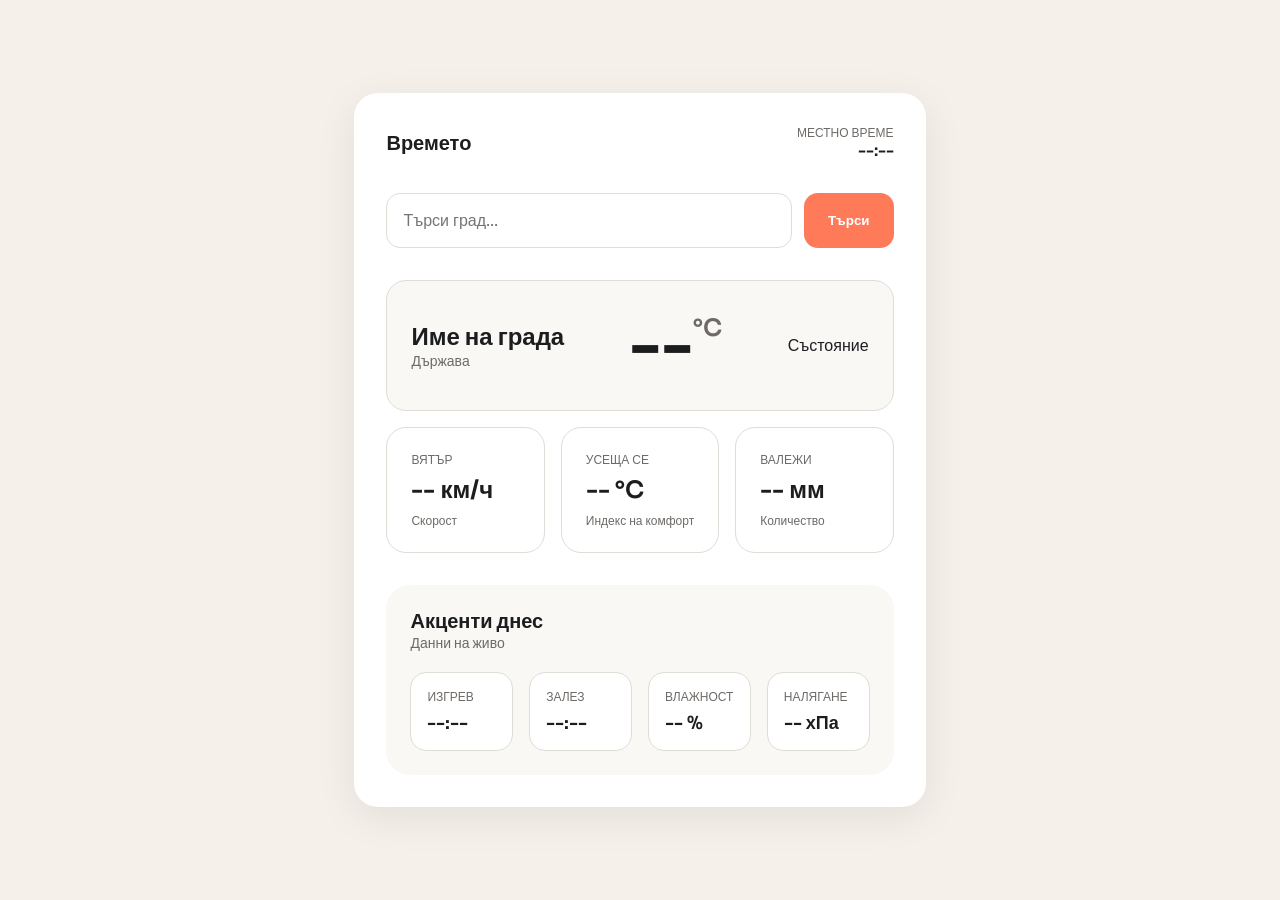
==== index.html @ 8359e983 "Refactor DOM selectors and enhance weather fetching Add id attributes to key HTML elements and switc" ====
<!DOCTYPE html>
<html lang="bg">
<head>
    <meta charset="UTF-8">
    <meta name="viewport" content="width=device-width, initial-scale=1.0">
    <title>Приложение за Времето</title>
    <link rel="preconnect" href="https://fonts.googleapis.com">
    <link rel="preconnect" href="https://fonts.gstatic.com" crossorigin>
    <link href="https://fonts.googleapis.com/css2?family=Sora:wght@300;400;500;600;700&display=swap" rel="stylesheet">
    <link rel="stylesheet" href="styles.css">
</head>
<body>
    <div class="page">
        <main class="app" aria-label="Приложение за времето">
            
            <header class="app-header">
                <div class="brand">
                    <div class="logo" aria-hidden="true">
                        <span class="logo-dot"></span>
                        <span class="logo-arc"></span>
                    </div>
                    <div class="brand-text">
                        <p class="brand-title">Времето</p>
                    </div>
                </div>
                <div class="header-meta">
                    <p class="meta-label">Местно време</p>
                    <p class="meta-value" id="local-time">--:--</p>
                </div>
            </header>

            <section class="search-panel" aria-label="Търсене на град">
                <div class="search-input">
                    <span class="search-icon" aria-hidden="true"></span>
                    <input type="text" id="city-input" placeholder="Търси град...">
                </div>
                <button class="search-button" id="search-btn" type="button">Търси</button>
            </section>

            <section class="weather-grid" aria-label="Преглед на времето">
                <article class="weather-card main-card">
                    <div class="card-header">
                        <p class="city-name" id="city-name">Име на града</p>
                        <p class="city-region" id="city-region">Държава</p>
                    </div>
                    <div class="temperature">
                        <span class="temp-value" id="temperature">--</span>
                        <span class="temp-unit">°C</span>
                    </div>
                    <div class="condition">
                        <span class="condition-icon" aria-hidden="true"></span>
                        <div class="condition-text">
                            <p class="condition-label" id="condition">Състояние</p>
                        </div>
                    </div>
                </article>

                <article class="weather-card stat-card">
                    <p class="stat-label">Вятър</p>
                    <p class="stat-value" id="wind">-- км/ч</p>
                    <p class="stat-helper">Скорост</p>
                </article>

                <article class="weather-card stat-card">
                    <p class="stat-label">Усеща се</p>
                    <p class="stat-value" id="feels-like">-- °C</p>
                    <p class="stat-helper">Индекс на комфорт</p>
                </article>

                <article class="weather-card stat-card">
                    <p class="stat-label">Валежи</p>
                    <p class="stat-value" id="precipitation">-- мм</p>
                    <p class="stat-helper">Количество</p>
                </article>
            </section>

            <section class="details-panel" aria-label="Допълнителни детайли">
                <div class="details-header">
                    <h2>Акценти днес</h2>
                    <p>Данни на живо</p>
                </div>
                <div class="details-grid">
                    <div class="detail-item">
                        <p class="detail-label">Изгрев</p>
                        <p class="detail-value" id="sunrise">--:--</p>
                    </div>
                    <div class="detail-item">
                        <p class="detail-label">Залез</p>
                        <p class="detail-value" id="sunset">--:--</p>
                    </div>
                    <div class="detail-item">
                        <p class="detail-label">Влажност</p>
                        <p class="detail-value" id="humidity">-- %</p>
                    </div>
                    <div class="detail-item">
                        <p class="detail-label">Налягане</p>
                        <p class="detail-value" id="pressure">-- хПа</p>
                    </div>
                </div>
            </section>
            
        </main>
    </div>

    <script src="script.js"></script>
</body>
</html>
---- styles.css ----
* {
    box-sizing: border-box;
    margin: 0;
    padding: 0;
}

:root {
    --bg: #f5f1ea;
    --ink: #1c1d1f;
    --muted: #6d6a67;
    --card: #ffffff;
    --card-alt: #faf8f5;
    --border: #e0dcd6;
    --accent: #ff7a59;
}

body {
    font-family: "Sora", "Segoe UI", Tahoma, sans-serif;
    color: var(--ink);
    background-color: var(--bg);
    display: flex;
    align-items: center;
    justify-content: center;
    min-height: 100vh;
    padding: 20px;
}

/* Hide the orbs if you left them in the HTML */
.bg-orb { 
    display: none; 
}

.app {
    width: 100%;
    max-width: 1000px;
    background: var(--card);
    padding: 32px;
    border-radius: 24px;
    box-shadow: 0 10px 40px rgba(0, 0, 0, 0.08);
    display: flex;
    flex-direction: column;
    gap: 32px;
}

/* --- HEADER --- */
.app-header {
    display: flex;
    justify-content: space-between;
    align-items: center;
}
.brand {
    font-size: 20px;
    font-weight: 700;
}
.header-meta {
    text-align: right;
}
.meta-label {
    font-size: 12px;
    text-transform: uppercase;
    color: var(--muted);
}
.meta-value {
    font-weight: 600;
}

/* --- SEARCH PANEL --- */
.search-panel {
    display: flex;
    gap: 12px;
}
.search-input {
    flex: 1;
    display: flex;
}
.search-input input {
    width: 100%;
    padding: 16px;
    border-radius: 14px;
    border: 1px solid var(--border);
    font-size: 16px;
    font-family: inherit;
    outline: none;
}
.search-button {
    background-color: var(--accent);
    color: white;
    border: none;
    padding: 0 24px;
    border-radius: 14px;
    font-weight: 600;
    font-family: inherit;
    cursor: pointer;
    transition: opacity 0.2s;
}
.search-button:hover {
    opacity: 0.9;
}

/* --- WEATHER GRID --- */
.weather-grid {
    display: grid;
    grid-template-columns: repeat(3, 1fr);
    gap: 16px;
}
.weather-card {
    padding: 24px;
    border-radius: 20px;
    border: 1px solid var(--border);
    background: var(--card);
}
.main-card {
    grid-column: span 3;
    display: flex;
    justify-content: space-between;
    align-items: center;
    background: var(--card-alt);
}
.city-name { font-size: 24px; font-weight: 600; }
.city-region { color: var(--muted); font-size: 14px; }
.temperature { font-size: 64px; font-weight: 600; display: flex; }
.temp-unit { font-size: 24px; color: var(--muted); margin-top: 8px; }

/* Stat Cards */
.stat-card {
    display: flex;
    flex-direction: column;
    justify-content: space-between;
    min-height: 120px;
}
.stat-label { font-size: 12px; color: var(--muted); text-transform: uppercase; }
.stat-value { font-size: 24px; font-weight: 600; margin: 8px 0; }
.stat-helper { font-size: 12px; color: var(--muted); }

/* --- DETAILS PANEL --- */
.details-panel {
    background: var(--card-alt);
    border-radius: 24px;
    padding: 24px;
}
.details-header h2 { font-size: 20px; }
.details-header p { font-size: 14px; color: var(--muted); margin-bottom: 20px; }

.details-grid {
    display: grid;
    grid-template-columns: repeat(4, 1fr);
    gap: 16px;
}
.detail-item {
    background: var(--card);
    padding: 16px;
    border-radius: 16px;
    border: 1px solid var(--border);
}
.detail-label { font-size: 12px; color: var(--muted); text-transform: uppercase; }
.detail-value { font-size: 18px; font-weight: 600; margin-top: 8px; }

/* --- RESPONSIVE DESIGN --- */
@media (max-width: 768px) {
    .weather-grid {
        grid-template-columns: 1fr;
    }
    .main-card {
        grid-column: span 1;
        flex-direction: column;
        align-items: flex-start;
        gap: 20px;
    }
    .details-grid {
        grid-template-columns: repeat(2, 1fr);
    }
    .search-panel {
        flex-direction: column;
    }
    .search-input {
        width: 100%;
    }
    .search-button {
        width: 100%;
        padding: 16px;
    }
}
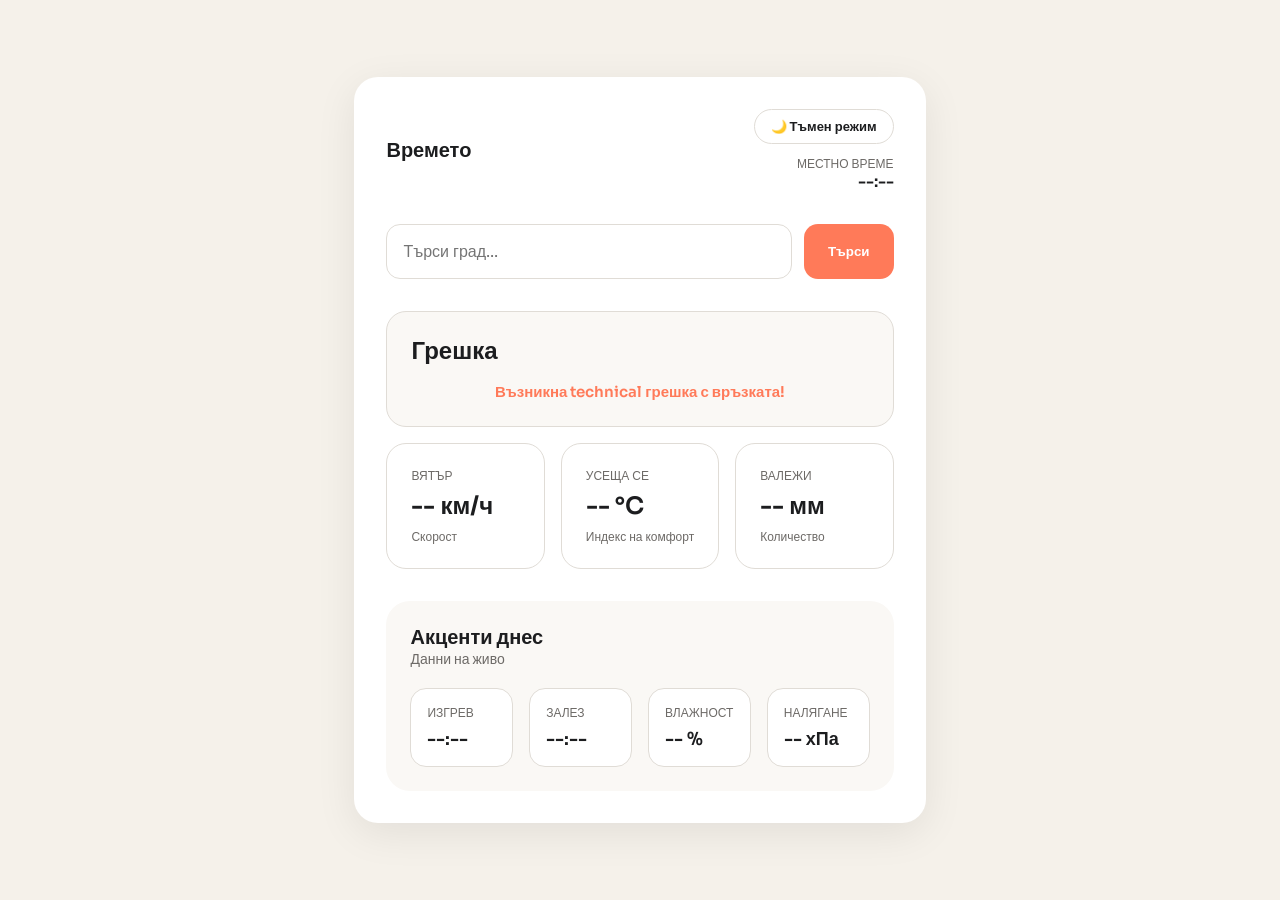
==== commit d011d4c8: "Final changes" ====
--- a/index.html
+++ b/index.html
@@ -24,8 +24,11 @@
                     </div>
                 </div>
                 <div class="header-meta">
-                    <p class="meta-label">Местно време</p>
-                    <p class="meta-value" id="local-time">--:--</p>
+                    <button id="theme-btn" class="theme-toggle-btn">🌙 Тъмен режим</button>
+                    <div class="time-container">
+                        <p class="meta-label">Местно време</p>
+                        <p class="meta-value" id="local-time">--:--</p>
+                    </div>
                 </div>
             </header>
 
@@ -38,21 +41,22 @@
             </section>
 
             <section class="weather-grid" aria-label="Преглед на времето">
-                <article class="weather-card main-card">
-                    <div class="card-header">
+                <article class="weather-card main-card" style="flex-wrap: wrap;">
+                    <div class="card-header" style="flex: 1 1 100%;">
                         <p class="city-name" id="city-name">Име на града</p>
                         <p class="city-region" id="city-region">Държава</p>
                     </div>
-                    <div class="temperature">
+                    <div class="temperature" id="temp-box">
                         <span class="temp-value" id="temperature">--</span>
                         <span class="temp-unit">°C</span>
                     </div>
-                    <div class="condition">
-                        <span class="condition-icon" aria-hidden="true"></span>
+                    <div class="condition" id="condition-box">
+                        <span id="condition-icon"></span>
                         <div class="condition-text">
                             <p class="condition-label" id="condition">Състояние</p>
                         </div>
                     </div>
+                    <p id="error-message" style="color: #ff7a59; font-weight: 600; display: none; font-size: 15px; width: 100%; text-align: center; margin-top: 15px; word-break: break-word; line-height: 1.4;"></p>
                 </article>
 
                 <article class="weather-card stat-card">
--- a/styles.css
+++ b/styles.css
@@ -4,6 +4,7 @@
     padding: 0;
 }
 
+/* --- LIGHT MODE VARIABLES (DEFAULT) --- */
 :root {
     --bg: #f5f1ea;
     --ink: #1c1d1f;
@@ -12,6 +13,19 @@
     --card-alt: #faf8f5;
     --border: #e0dcd6;
     --accent: #ff7a59;
+    --btn-hover: rgba(28, 29, 31, 0.05);
+}
+
+/* --- DARK MODE VARIABLES --- */
+body.dark-mode {
+    --bg: #121214;
+    --ink: #f5f5f7;
+    --muted: #a09e9b;
+    --card: #1e1e24;
+    --card-alt: #25252d;
+    --border: #3a3a42;
+    --accent: #ff8e72;
+    --btn-hover: rgba(245, 245, 247, 0.08);
 }
 
 body {
@@ -23,9 +37,9 @@
     justify-content: center;
     min-height: 100vh;
     padding: 20px;
-}
-
-/* Hide the orbs if you left them in the HTML */
+    transition: background-color 0.3s ease, color 0.3s ease;
+}
+
 .bg-orb { 
     display: none; 
 }
@@ -40,6 +54,7 @@
     display: flex;
     flex-direction: column;
     gap: 32px;
+    transition: background-color 0.3s ease;
 }
 
 /* --- HEADER --- */
@@ -53,12 +68,37 @@
     font-weight: 700;
 }
 .header-meta {
+    display: flex;
+    flex-direction: column;
+    align-items: flex-end;
+    gap: 12px;
+}
+.time-container {
     text-align: right;
 }
+
+.theme-toggle-btn {
+    background-color: transparent;
+    color: var(--ink);
+    border: 1.5px solid var(--border);
+    padding: 8px 16px;
+    border-radius: 20px;
+    cursor: pointer;
+    font-family: inherit;
+    font-size: 13px;
+    font-weight: 600;
+    transition: all 0.2s ease;
+}
+.theme-toggle-btn:hover {
+    background-color: var(--btn-hover);
+    border-color: var(--ink);
+}
+
 .meta-label {
     font-size: 12px;
     text-transform: uppercase;
     color: var(--muted);
+    transition: color 0.3s ease;
 }
 .meta-value {
     font-weight: 600;
@@ -81,6 +121,9 @@
     font-size: 16px;
     font-family: inherit;
     outline: none;
+    background-color: var(--card);
+    color: var(--ink);
+    transition: background-color 0.3s ease, border-color 0.3s ease, color 0.3s ease;
 }
 .search-button {
     background-color: var(--accent);
@@ -91,7 +134,7 @@
     font-weight: 600;
     font-family: inherit;
     cursor: pointer;
-    transition: opacity 0.2s;
+    transition: background-color 0.3s ease, opacity 0.2s ease;
 }
 .search-button:hover {
     opacity: 0.9;
@@ -108,6 +151,7 @@
     border-radius: 20px;
     border: 1px solid var(--border);
     background: var(--card);
+    transition: background-color 0.3s ease, border-color 0.3s ease;
 }
 .main-card {
     grid-column: span 3;
@@ -117,9 +161,29 @@
     background: var(--card-alt);
 }
 .city-name { font-size: 24px; font-weight: 600; }
-.city-region { color: var(--muted); font-size: 14px; }
+.city-region { color: var(--muted); font-size: 14px; transition: color 0.3s ease; }
 .temperature { font-size: 64px; font-weight: 600; display: flex; }
-.temp-unit { font-size: 24px; color: var(--muted); margin-top: 8px; }
+.temp-unit { font-size: 24px; color: var(--muted); margin-top: 8px; transition: color 0.3s ease; }
+
+/* Styled the condition container to stack the emoji directly above the text */
+.condition {
+    display: flex;
+    flex-direction: column;
+    align-items: center;
+    text-align: center;
+    gap: 6px;
+}
+
+/* New custom style to make the weather emoji stand out beautifully */
+#condition-icon {
+    font-size: 44px; /* Makes the emoji nice and big */
+    line-height: 1;
+}
+
+.condition-label {
+    font-size: 16px;
+    font-weight: 500;
+}
 
 /* Stat Cards */
 .stat-card {
@@ -128,18 +192,19 @@
     justify-content: space-between;
     min-height: 120px;
 }
-.stat-label { font-size: 12px; color: var(--muted); text-transform: uppercase; }
+.stat-label { font-size: 12px; color: var(--muted); text-transform: uppercase; transition: color 0.3s ease; }
 .stat-value { font-size: 24px; font-weight: 600; margin: 8px 0; }
-.stat-helper { font-size: 12px; color: var(--muted); }
+.stat-helper { font-size: 12px; color: var(--muted); transition: color 0.3s ease; }
 
 /* --- DETAILS PANEL --- */
 .details-panel {
     background: var(--card-alt);
     border-radius: 24px;
     padding: 24px;
+    transition: background-color 0.3s ease;
 }
 .details-header h2 { font-size: 20px; }
-.details-header p { font-size: 14px; color: var(--muted); margin-bottom: 20px; }
+.details-header p { font-size: 14px; color: var(--muted); margin-bottom: 20px; transition: color 0.3s ease; }
 
 .details-grid {
     display: grid;
@@ -151,8 +216,9 @@
     padding: 16px;
     border-radius: 16px;
     border: 1px solid var(--border);
-}
-.detail-label { font-size: 12px; color: var(--muted); text-transform: uppercase; }
+    transition: background-color 0.3s ease, border-color 0.3s ease;
+}
+.detail-label { font-size: 12px; color: var(--muted); text-transform: uppercase; transition: color 0.3s ease; }
 .detail-value { font-size: 18px; font-weight: 600; margin-top: 8px; }
 
 /* --- RESPONSIVE DESIGN --- */
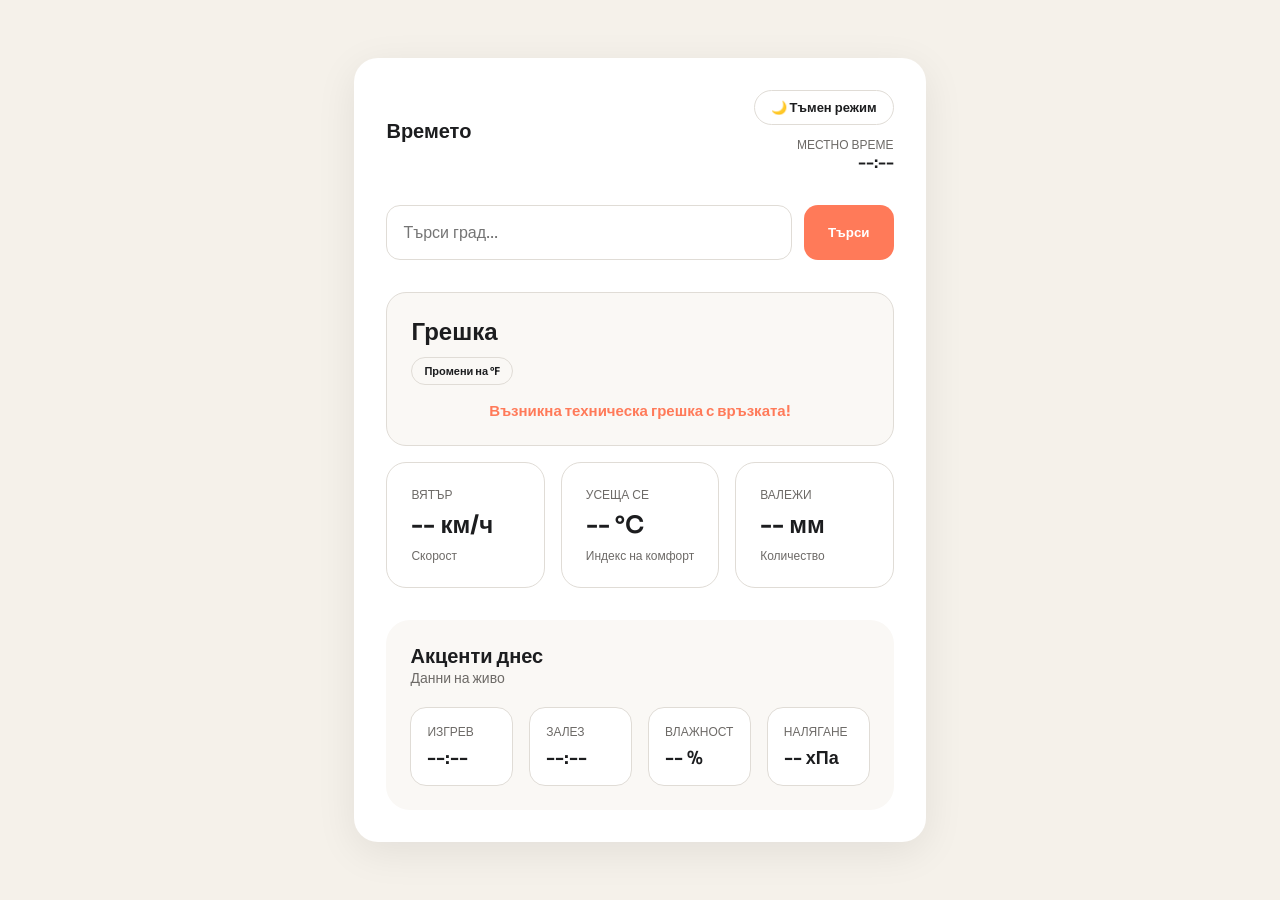
==== commit db3b1063: "2" ====
--- a/index.html
+++ b/index.html
@@ -45,10 +45,12 @@
                     <div class="card-header" style="flex: 1 1 100%;">
                         <p class="city-name" id="city-name">Име на града</p>
                         <p class="city-region" id="city-region">Държава</p>
+                        
+                        <button id="unit-toggle-btn" style="background: transparent; border: 1.5px solid var(--border); padding: 6px 12px; border-radius: 20px; color: var(--ink); cursor: pointer; font-family: inherit; font-size: 11px; font-weight: 600; margin-top: 10px; transition: all 0.2s ease;">Промени на °F</button>
                     </div>
                     <div class="temperature" id="temp-box">
                         <span class="temp-value" id="temperature">--</span>
-                        <span class="temp-unit">°C</span>
+                        <span class="temp-unit">°</span>
                     </div>
                     <div class="condition" id="condition-box">
                         <span id="condition-icon"></span>
--- a/styles.css
+++ b/styles.css
@@ -165,7 +165,6 @@
 .temperature { font-size: 64px; font-weight: 600; display: flex; }
 .temp-unit { font-size: 24px; color: var(--muted); margin-top: 8px; transition: color 0.3s ease; }
 
-/* Styled the condition container to stack the emoji directly above the text */
 .condition {
     display: flex;
     flex-direction: column;
@@ -174,9 +173,8 @@
     gap: 6px;
 }
 
-/* New custom style to make the weather emoji stand out beautifully */
 #condition-icon {
-    font-size: 44px; /* Makes the emoji nice and big */
+    font-size: 44px;
     line-height: 1;
 }
 
@@ -221,28 +219,68 @@
 .detail-label { font-size: 12px; color: var(--muted); text-transform: uppercase; transition: color 0.3s ease; }
 .detail-value { font-size: 18px; font-weight: 600; margin-top: 8px; }
 
-/* --- RESPONSIVE DESIGN --- */
+/* --- RESPONSIVE DESIGN (FULLY OPTIMIZED FOR MOBILE PHONE) --- */
 @media (max-width: 768px) {
+    .app {
+        padding: 16px; /* Decrease main container spacing on small mobile screens */
+        gap: 20px;
+    }
+
+    .app-header {
+        align-items: flex-start;
+    }
+
     .weather-grid {
-        grid-template-columns: 1fr;
-    }
+        /* FIX: Render cards side by side in pairs of 2 on phones */
+        grid-template-columns: repeat(2, 1fr);
+        gap: 12px;
+    }
+
     .main-card {
-        grid-column: span 1;
+        /* Keep main card covering full phone width grid rows */
+        grid-column: span 2; 
         flex-direction: column;
-        align-items: flex-start;
-        gap: 20px;
-    }
+        align-items: center;
+        text-align: center;
+        gap: 16px;
+        padding: 20px 16px; /* Tighten up spacing to make it less bulky */
+    }
+
+    .card-header {
+        text-align: center;
+    }
+
+    .temperature {
+        justify-content: center;
+        margin-right: 0;
+        font-size: 56px; /* Make temperature text slightly smaller on mobile viewports */
+    }
+
+    .stat-card {
+        padding: 16px;
+        min-height: 100px;
+    }
+
+    .stat-value {
+        font-size: 20px; /* Scale down standard font sizes slightly */
+    }
+
+    .details-panel {
+        padding: 16px;
+    }
+
     .details-grid {
         grid-template-columns: repeat(2, 1fr);
-    }
+        gap: 12px;
+    }
+
     .search-panel {
         flex-direction: column;
-    }
-    .search-input {
-        width: 100%;
-    }
+        gap: 8px;
+    }
+
     .search-button {
         width: 100%;
-        padding: 16px;
+        padding: 14px;
     }
 }
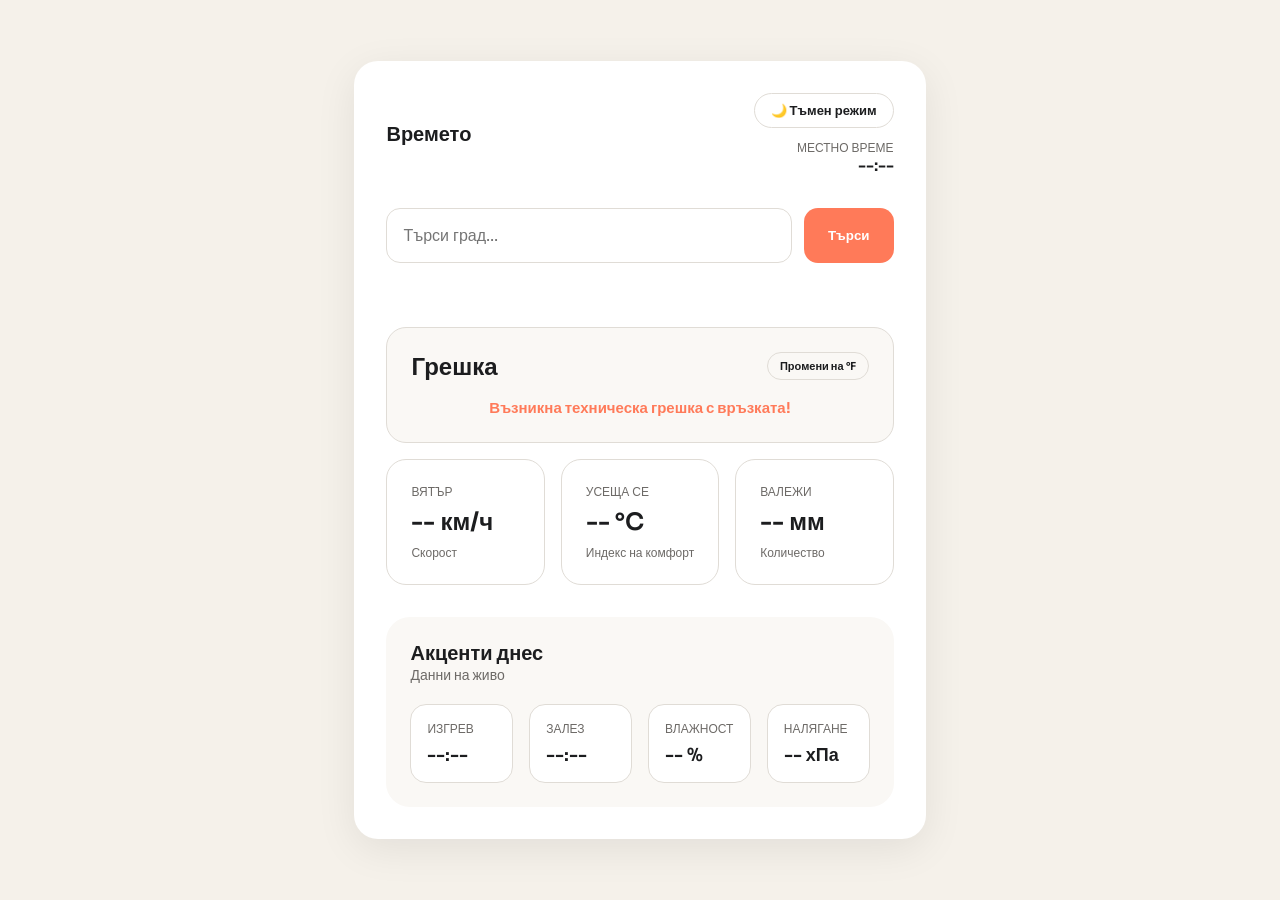
==== commit 5f76c0eb: "4" ====
--- a/index.html
+++ b/index.html
@@ -40,14 +40,17 @@
                 <button class="search-button" id="search-btn" type="button">Търси</button>
             </section>
 
+            <div id="history-container" style="display: flex; gap: 8px; flex-wrap: wrap; margin-top: -16px; margin-bottom: 16px;"></div>
+
             <section class="weather-grid" aria-label="Преглед на времето">
                 <article class="weather-card main-card" style="flex-wrap: wrap;">
                     <div class="card-header" style="flex: 1 1 100%;">
                         <p class="city-name" id="city-name">Име на града</p>
                         <p class="city-region" id="city-region">Държава</p>
-                        
-                        <button id="unit-toggle-btn" style="background: transparent; border: 1.5px solid var(--border); padding: 6px 12px; border-radius: 20px; color: var(--ink); cursor: pointer; font-family: inherit; font-size: 11px; font-weight: 600; margin-top: 10px; transition: all 0.2s ease;">Промени на °F</button>
                     </div>
+                    
+                    <button id="unit-toggle-btn" class="unit-toggle-btn">Промени на °F</button>
+
                     <div class="temperature" id="temp-box">
                         <span class="temp-value" id="temperature">--</span>
                         <span class="temp-unit">°</span>
--- a/styles.css
+++ b/styles.css
@@ -159,11 +159,33 @@
     justify-content: space-between;
     align-items: center;
     background: var(--card-alt);
+    position: relative; /* REQUIRED: Anchor frame for the absolute position button below */
 }
 .city-name { font-size: 24px; font-weight: 600; }
 .city-region { color: var(--muted); font-size: 14px; transition: color 0.3s ease; }
 .temperature { font-size: 64px; font-weight: 600; display: flex; }
 .temp-unit { font-size: 24px; color: var(--muted); margin-top: 8px; transition: color 0.3s ease; }
+
+/* Custom absolute styling to place the metric button in the top right corner */
+.unit-toggle-btn {
+    position: absolute;
+    top: 24px;
+    right: 24px;
+    background-color: transparent;
+    color: var(--ink);
+    border: 1.5px solid var(--border);
+    padding: 6px 12px;
+    border-radius: 20px;
+    cursor: pointer;
+    font-family: inherit;
+    font-size: 11px;
+    font-weight: 600;
+    transition: all 0.2s ease;
+}
+.unit-toggle-btn:hover {
+    background-color: var(--btn-hover);
+    border-color: var(--ink);
+}
 
 .condition {
     display: flex;
@@ -222,7 +244,7 @@
 /* --- RESPONSIVE DESIGN (FULLY OPTIMIZED FOR MOBILE PHONE) --- */
 @media (max-width: 768px) {
     .app {
-        padding: 16px; /* Decrease main container spacing on small mobile screens */
+        padding: 16px;
         gap: 20px;
     }
 
@@ -231,29 +253,33 @@
     }
 
     .weather-grid {
-        /* FIX: Render cards side by side in pairs of 2 on phones */
         grid-template-columns: repeat(2, 1fr);
         gap: 12px;
     }
 
     .main-card {
-        /* Keep main card covering full phone width grid rows */
         grid-column: span 2; 
         flex-direction: column;
         align-items: center;
         text-align: center;
         gap: 16px;
-        padding: 20px 16px; /* Tighten up spacing to make it less bulky */
+        padding: 20px 16px; 
     }
 
     .card-header {
         text-align: center;
+    }
+
+    /* Reset absolute position on phone to fit nicely into the center column stack */
+    .unit-toggle-btn {
+        position: static;
+        margin-top: 4px;
     }
 
     .temperature {
         justify-content: center;
         margin-right: 0;
-        font-size: 56px; /* Make temperature text slightly smaller on mobile viewports */
+        font-size: 56px; 
     }
 
     .stat-card {
@@ -262,7 +288,7 @@
     }
 
     .stat-value {
-        font-size: 20px; /* Scale down standard font sizes slightly */
+        font-size: 20px; 
     }
 
     .details-panel {
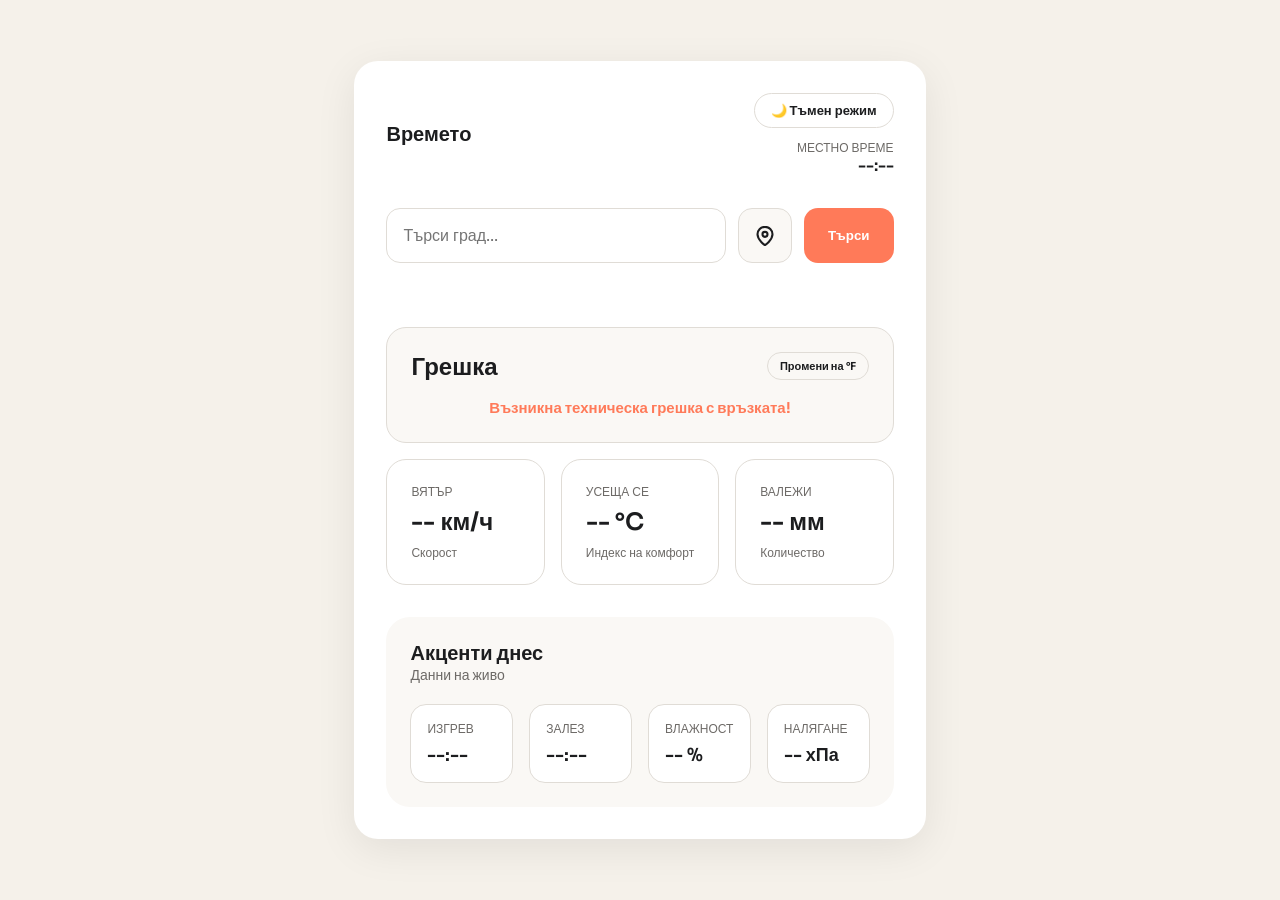
==== commit 0b198a55: "Add location serch" ====
--- a/index.html
+++ b/index.html
@@ -37,6 +37,14 @@
                     <span class="search-icon" aria-hidden="true"></span>
                     <input type="text" id="city-input" placeholder="Търси град...">
                 </div>
+
+                <button class="geo-button" id="geo-btn" type="button" aria-label="Използвай текуща локация">
+                    <svg xmlns="http://www.w3.org/2000/svg" viewBox="0 0 24 24" width="20" height="20" fill="none" stroke="currentColor" stroke-width="2.5" stroke-linecap="round" stroke-linejoin="round">
+                        <path d="M21 10c0 7-9 13-9 13s-9-6-9-13a9 9 0 0 1 18 0z"></path>
+                        <circle cx="12" cy="10" r="3"></circle>
+                    </svg>
+                </button>
+
                 <button class="search-button" id="search-btn" type="button">Търси</button>
             </section>
 
--- a/styles.css
+++ b/styles.css
@@ -125,6 +125,25 @@
     color: var(--ink);
     transition: background-color 0.3s ease, border-color 0.3s ease, color 0.3s ease;
 }
+
+/* NEW: Clean minimalist layout configuration for the location tracking icon */
+.geo-button {
+    background-color: var(--card-alt);
+    color: var(--ink);
+    border: 1px solid var(--border);
+    padding: 0 16px;
+    border-radius: 14px;
+    display: flex;
+    align-items: center;
+    justify-content: center;
+    cursor: pointer;
+    transition: all 0.2s ease;
+}
+.geo-button:hover {
+    background-color: var(--btn-hover);
+    border-color: var(--ink);
+}
+
 .search-button {
     background-color: var(--accent);
     color: white;
@@ -159,14 +178,13 @@
     justify-content: space-between;
     align-items: center;
     background: var(--card-alt);
-    position: relative; /* REQUIRED: Anchor frame for the absolute position button below */
+    position: relative;
 }
 .city-name { font-size: 24px; font-weight: 600; }
 .city-region { color: var(--muted); font-size: 14px; transition: color 0.3s ease; }
 .temperature { font-size: 64px; font-weight: 600; display: flex; }
 .temp-unit { font-size: 24px; color: var(--muted); margin-top: 8px; transition: color 0.3s ease; }
 
-/* Custom absolute styling to place the metric button in the top right corner */
 .unit-toggle-btn {
     position: absolute;
     top: 24px;
@@ -270,7 +288,6 @@
         text-align: center;
     }
 
-    /* Reset absolute position on phone to fit nicely into the center column stack */
     .unit-toggle-btn {
         position: static;
         margin-top: 4px;
@@ -305,6 +322,12 @@
         gap: 8px;
     }
 
+    /* Stack geolocation shortcut symmetrically within the mobile display panel list */
+    .geo-button {
+        width: 100%;
+        padding: 14px;
+    }
+
     .search-button {
         width: 100%;
         padding: 14px;
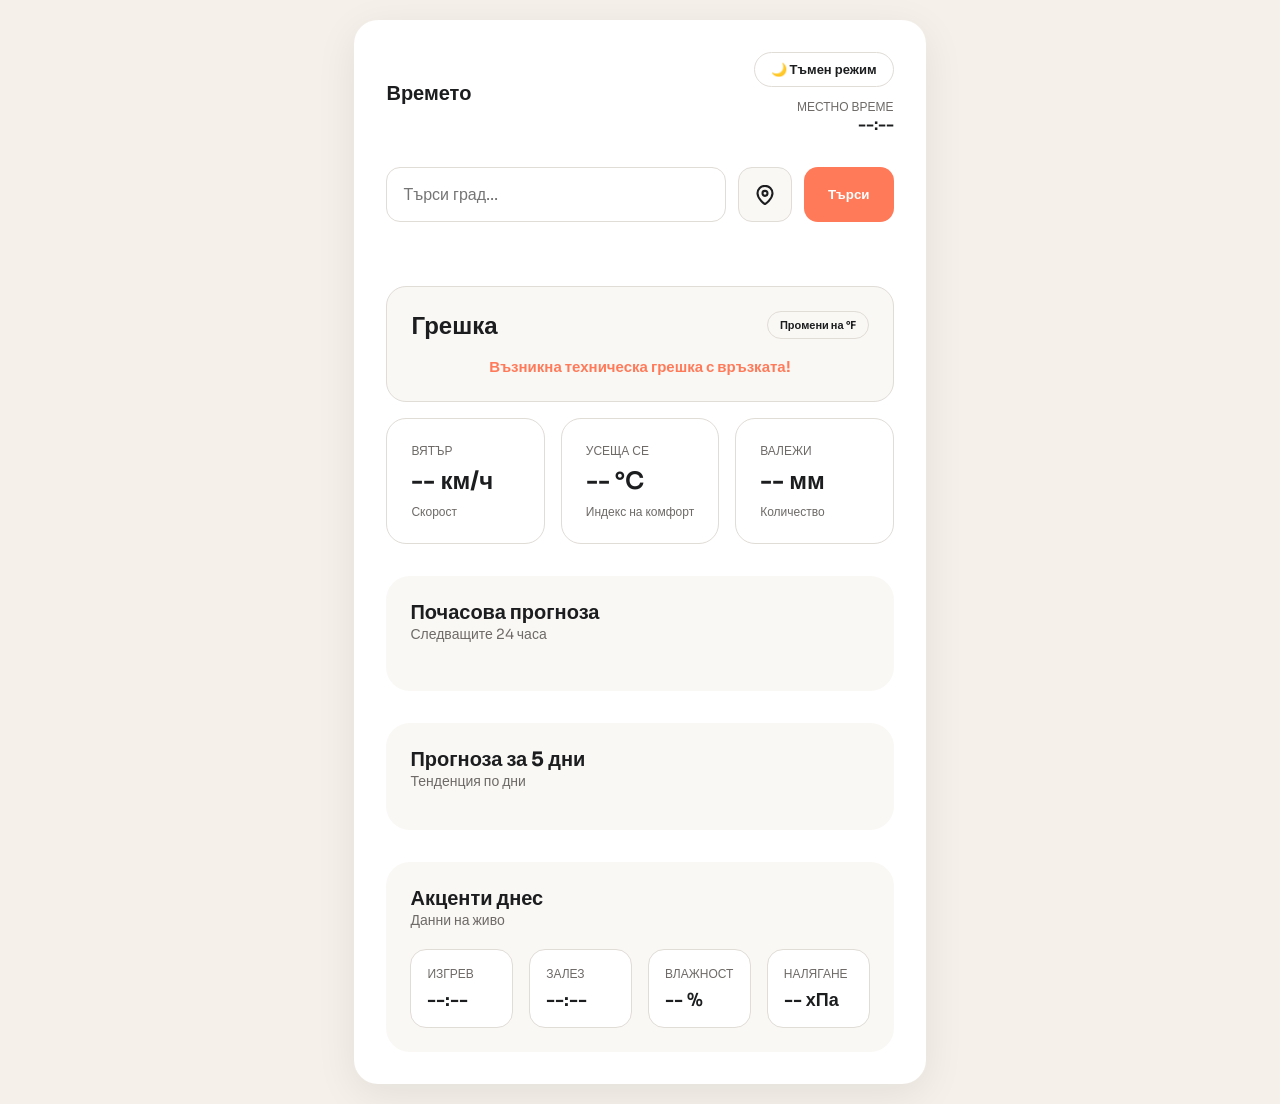
==== commit 5be375c5: "асдд" ====
--- a/index.html
+++ b/index.html
@@ -91,6 +91,28 @@
                 </article>
             </section>
 
+            <!-- NEW: Hourly Forecast Section -->
+            <section class="forecast-panel" aria-label="Почасова прогноза">
+                <div class="panel-header">
+                    <h2>Почасова прогноза</h2>
+                    <p>Следващите 24 часа</p>
+                </div>
+                <div class="hourly-scroll-container" id="hourly-container">
+                    <!-- Cards generated dynamically via JavaScript -->
+                </div>
+            </section>
+
+            <!-- NEW: 5-Day Forecast Section -->
+            <section class="forecast-panel" aria-label="Петдневна прогноза">
+                <div class="panel-header">
+                    <h2>Прогноза за 5 дни</h2>
+                    <p>Тенденция по дни</p>
+                </div>
+                <div class="daily-list-container" id="daily-container">
+                    <!-- Rows generated dynamically via JavaScript -->
+                </div>
+            </section>
+
             <section class="details-panel" aria-label="Допълнителни детайли">
                 <div class="details-header">
                     <h2>Акценти днес</h2>
--- a/styles.css
+++ b/styles.css
@@ -126,7 +126,6 @@
     transition: background-color 0.3s ease, border-color 0.3s ease, color 0.3s ease;
 }
 
-/* NEW: Clean minimalist layout configuration for the location tracking icon */
 .geo-button {
     background-color: var(--card-alt);
     color: var(--ink);
@@ -234,6 +233,71 @@
 .stat-value { font-size: 24px; font-weight: 600; margin: 8px 0; }
 .stat-helper { font-size: 12px; color: var(--muted); transition: color 0.3s ease; }
 
+/* --- NEW: FORECAST PANELS --- */
+.forecast-panel {
+    background: var(--card-alt);
+    border-radius: 24px;
+    padding: 24px;
+    display: flex;
+    flex-direction: column;
+    gap: 16px;
+    transition: background-color 0.3s ease;
+}
+.panel-header h2 { font-size: 20px; }
+.panel-header p { font-size: 14px; color: var(--muted); }
+
+/* Hourly Horizontal Scroll Scrollbar custom styles */
+.hourly-scroll-container {
+    display: flex;
+    gap: 12px;
+    overflow-x: auto;
+    padding-bottom: 8px;
+}
+.hourly-scroll-container::-webkit-scrollbar {
+    height: 6px;
+}
+.hourly-scroll-container::-webkit-scrollbar-thumb {
+    background: var(--border);
+    border-radius: 10px;
+}
+
+.hourly-card {
+    background: var(--card);
+    min-width: 90px;
+    padding: 16px 12px;
+    border-radius: 16px;
+    border: 1px solid var(--border);
+    display: flex;
+    flex-direction: column;
+    align-items: center;
+    gap: 8px;
+    text-align: center;
+}
+.hourly-time { font-size: 13px; font-weight: 500; color: var(--muted); }
+.hourly-icon { font-size: 24px; }
+.hourly-temp { font-size: 16px; font-weight: 600; }
+
+/* 5-Day Forecast List Rows */
+.daily-list-container {
+    display: flex;
+    flex-direction: column;
+    gap: 10px;
+}
+.daily-row {
+    background: var(--card);
+    padding: 14px 20px;
+    border-radius: 16px;
+    border: 1px solid var(--border);
+    display: flex;
+    justify-content: space-between;
+    align-items: center;
+}
+.daily-date { width: 120px; font-weight: 500; }
+.daily-condition-box { display: flex; align-items: center; gap: 8px; width: 180px; }
+.daily-row-icon { font-size: 24px; }
+.daily-row-text { font-size: 14px; color: var(--muted); }
+.daily-temp-range { font-weight: 600; text-align: right; }
+
 /* --- DETAILS PANEL --- */
 .details-panel {
     background: var(--card-alt);
@@ -259,77 +323,23 @@
 .detail-label { font-size: 12px; color: var(--muted); text-transform: uppercase; transition: color 0.3s ease; }
 .detail-value { font-size: 18px; font-weight: 600; margin-top: 8px; }
 
-/* --- RESPONSIVE DESIGN (FULLY OPTIMIZED FOR MOBILE PHONE) --- */
+/* --- RESPONSIVE DESIGN --- */
 @media (max-width: 768px) {
-    .app {
-        padding: 16px;
-        gap: 20px;
-    }
-
-    .app-header {
-        align-items: flex-start;
-    }
-
-    .weather-grid {
-        grid-template-columns: repeat(2, 1fr);
-        gap: 12px;
-    }
-
-    .main-card {
-        grid-column: span 2; 
-        flex-direction: column;
-        align-items: center;
-        text-align: center;
-        gap: 16px;
-        padding: 20px 16px; 
-    }
-
-    .card-header {
-        text-align: center;
-    }
-
-    .unit-toggle-btn {
-        position: static;
-        margin-top: 4px;
-    }
-
-    .temperature {
-        justify-content: center;
-        margin-right: 0;
-        font-size: 56px; 
-    }
-
-    .stat-card {
-        padding: 16px;
-        min-height: 100px;
-    }
-
-    .stat-value {
-        font-size: 20px; 
-    }
-
-    .details-panel {
-        padding: 16px;
-    }
-
-    .details-grid {
-        grid-template-columns: repeat(2, 1fr);
-        gap: 12px;
-    }
-
-    .search-panel {
-        flex-direction: column;
-        gap: 8px;
-    }
-
-    /* Stack geolocation shortcut symmetrically within the mobile display panel list */
-    .geo-button {
-        width: 100%;
-        padding: 14px;
-    }
-
-    .search-button {
-        width: 100%;
-        padding: 14px;
-    }
+    .app { padding: 16px; gap: 20px; }
+    .app-header { align-items: flex-start; }
+    .weather-grid { grid-template-columns: repeat(2, 1fr); gap: 12px; }
+    .main-card { grid-column: span 2; flex-direction: column; align-items: center; text-align: center; gap: 16px; padding: 20px 16px; }
+    .card-header { text-align: center; }
+    .unit-toggle-btn { position: static; margin-top: 4px; }
+    .temperature { justify-content: center; margin-right: 0; font-size: 56px; }
+    .stat-card { padding: 16px; min-height: 100px; }
+    .stat-value { font-size: 20px; }
+    .details-panel, .forecast-panel { padding: 16px; }
+    .details-grid { grid-template-columns: repeat(2, 1fr); gap: 12px; }
+    .search-panel { flex-direction: column; gap: 8px; }
+    .geo-button, .search-button { width: 100%; padding: 14px; }
+    .daily-row { padding: 12px; font-size: 13px; }
+    .daily-date { width: 80px; }
+    .daily-condition-box { width: 110px; }
+    .daily-row-text { display: none; } /* Hide descriptions on mobile arrays to maximize whitespace margins */
 }
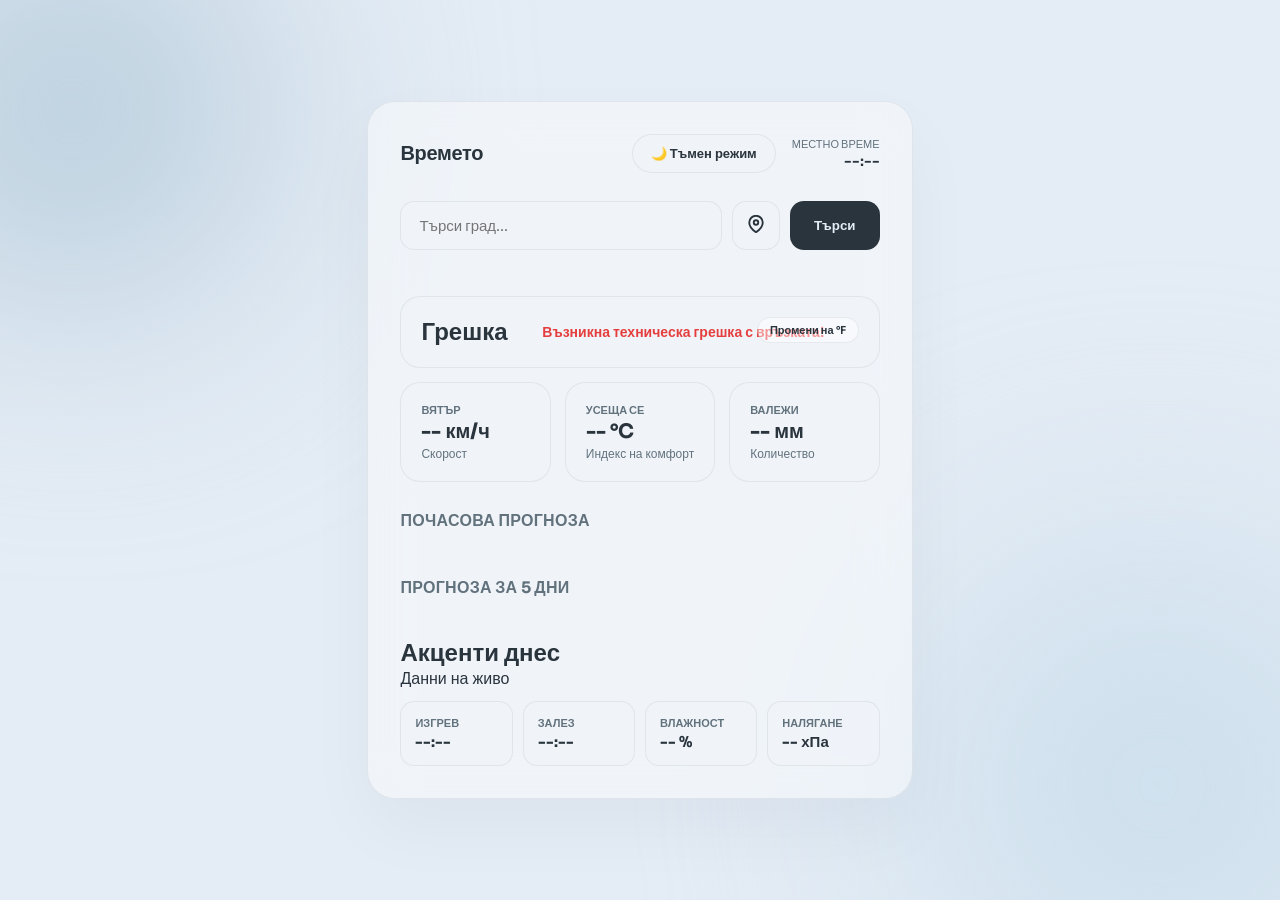
==== commit 48bfed75: "асд" ====
--- a/index.html
+++ b/index.html
@@ -10,8 +10,13 @@
     <link rel="stylesheet" href="styles.css">
 </head>
 <body>
+    <div class="lightning-flash" id="lightning-layer"></div>
+
+    <div class="ambient-glow glow-1"></div>
+    <div class="ambient-glow glow-2"></div>
+
     <div class="page">
-        <main class="app" aria-label="Приложение за времето">
+        <main class="app" id="app-container" aria-label="Приложение за времето">
             
             <header class="app-header">
                 <div class="brand">
@@ -39,7 +44,7 @@
                 </div>
 
                 <button class="geo-button" id="geo-btn" type="button" aria-label="Използвай текуща локация">
-                    <svg xmlns="http://www.w3.org/2000/svg" viewBox="0 0 24 24" width="20" height="20" fill="none" stroke="currentColor" stroke-width="2.5" stroke-linecap="round" stroke-linejoin="round">
+                    <svg xmlns="http://www.w3.org/2000/svg" viewBox="0 0 24 24" width="18" height="18" fill="none" stroke="currentColor" stroke-width="2.5" stroke-linecap="round" stroke-linejoin="round">
                         <path d="M21 10c0 7-9 13-9 13s-9-6-9-13a9 9 0 0 1 18 0z"></path>
                         <circle cx="12" cy="10" r="3"></circle>
                     </svg>
@@ -48,11 +53,11 @@
                 <button class="search-button" id="search-btn" type="button">Търси</button>
             </section>
 
-            <div id="history-container" style="display: flex; gap: 8px; flex-wrap: wrap; margin-top: -16px; margin-bottom: 16px;"></div>
+            <div id="history-container" class="history-panel"></div>
 
             <section class="weather-grid" aria-label="Преглед на времето">
-                <article class="weather-card main-card" style="flex-wrap: wrap;">
-                    <div class="card-header" style="flex: 1 1 100%;">
+                <article class="weather-card main-card">
+                    <div class="card-header">
                         <p class="city-name" id="city-name">Име на града</p>
                         <p class="city-region" id="city-region">Държава</p>
                     </div>
@@ -69,7 +74,7 @@
                             <p class="condition-label" id="condition">Състояние</p>
                         </div>
                     </div>
-                    <p id="error-message" style="color: #ff7a59; font-weight: 600; display: none; font-size: 15px; width: 100%; text-align: center; margin-top: 15px; word-break: break-word; line-height: 1.4;"></p>
+                    <p id="error-message" class="error-text"></p>
                 </article>
 
                 <article class="weather-card stat-card">
@@ -91,26 +96,20 @@
                 </article>
             </section>
 
-            <!-- NEW: Hourly Forecast Section -->
             <section class="forecast-panel" aria-label="Почасова прогноза">
                 <div class="panel-header">
                     <h2>Почасова прогноза</h2>
                     <p>Следващите 24 часа</p>
                 </div>
-                <div class="hourly-scroll-container" id="hourly-container">
-                    <!-- Cards generated dynamically via JavaScript -->
-                </div>
+                <div class="hourly-scroll-container" id="hourly-container"></div>
             </section>
 
-            <!-- NEW: 5-Day Forecast Section -->
             <section class="forecast-panel" aria-label="Петдневна прогноза">
                 <div class="panel-header">
                     <h2>Прогноза за 5 дни</h2>
                     <p>Тенденция по дни</p>
                 </div>
-                <div class="daily-list-container" id="daily-container">
-                    <!-- Rows generated dynamically via JavaScript -->
-                </div>
+                <div class="daily-list-container" id="daily-container"></div>
             </section>
 
             <section class="details-panel" aria-label="Допълнителни детайли">
--- a/styles.css
+++ b/styles.css
@@ -4,28 +4,32 @@
     padding: 0;
 }
 
-/* --- LIGHT MODE VARIABLES (DEFAULT) --- */
+/* --- LIGHT MODE MISTY BLUE VARIABLES --- */
 :root {
-    --bg: #f5f1ea;
-    --ink: #1c1d1f;
-    --muted: #6d6a67;
-    --card: #ffffff;
-    --card-alt: #faf8f5;
-    --border: #e0dcd6;
-    --accent: #ff7a59;
-    --btn-hover: rgba(28, 29, 31, 0.05);
-}
-
-/* --- DARK MODE VARIABLES --- */
+    --bg: #e4ecf5;
+    --ink: #2a343d;
+    --muted: #62727d;
+    --card: rgba(255, 255, 255, 0.45);
+    --card-alt: rgba(240, 244, 248, 0.6);
+    --border: rgba(42, 52, 61, 0.08);
+    --accent: #4a7bb0;
+    --btn-hover: rgba(42, 52, 61, 0.05);
+    --orb-1: #b9cedd;
+    --orb-2: #cee0ed;
+}
+
+/* --- DARK MODE LUXURY DEEP BLUE VARIABLES --- */
 body.dark-mode {
-    --bg: #121214;
-    --ink: #f5f5f7;
-    --muted: #a09e9b;
-    --card: #1e1e24;
-    --card-alt: #25252d;
-    --border: #3a3a42;
-    --accent: #ff8e72;
-    --btn-hover: rgba(245, 245, 247, 0.08);
+    --bg: #0b0f14;
+    --ink: #e2e8f0;
+    --muted: #7e8c96;
+    --card: rgba(20, 26, 33, 0.55);
+    --card-alt: rgba(13, 17, 23, 0.4);
+    --border: rgba(226, 232, 240, 0.07);
+    --accent: #6ba4e8;
+    --btn-hover: rgba(226, 232, 240, 0.04);
+    --orb-1: #1a2936;
+    --orb-2: #131e29;
 }
 
 body {
@@ -37,24 +41,73 @@
     justify-content: center;
     min-height: 100vh;
     padding: 20px;
-    transition: background-color 0.3s ease, color 0.3s ease;
-}
-
-.bg-orb { 
-    display: none; 
-}
-
+    transition: background 0.6s ease, color 0.3s ease;
+    overflow-x: hidden;
+    position: relative;
+}
+
+/* --- DECORATIVE DYNAMIC AMBIENT ORBS --- */
+.ambient-glow {
+    position: fixed;
+    border-radius: 50%;
+    filter: blur(120px);
+    z-index: 0;
+    pointer-events: none;
+    transition: background 0.6s ease;
+}
+.glow-1 {
+    width: 400px; height: 400px;
+    top: -10%; left: -10%;
+    background: var(--orb-1);
+}
+.glow-2 {
+    width: 500px; height: 500px;
+    bottom: -15%; right: -10%;
+    background: var(--orb-2);
+}
+
+/* --- WEATHER DYNAMIC OVERRAIDES --- */
+body.weather-sunny { --orb-1: #eadecc; --orb-2: #f2e7d5; }
+body.weather-cloudy { --orb-1: #cbd5e1; --orb-2: #e2e8f0; }
+body.weather-rainy { --orb-1: #94a3b8; --orb-2: #cbd5e1; }
+body.weather-stormy { --orb-1: #334155; --orb-2: #1e293b; }
+
+body.dark-mode.weather-sunny { --orb-1: #2c251e; --orb-2: #241c15; }
+body.dark-mode.weather-cloudy { --orb-1: #1e293b; --orb-2: #0f172a; }
+body.dark-mode.weather-rainy { --orb-1: #1e293b; --orb-2: #0f172a; }
+body.dark-mode.weather-stormy { --orb-1: #0f172a; --orb-2: #020617; }
+
+/* --- THUNDER LAYER --- */
+.lightning-flash {
+    position: fixed;
+    top: 0; left: 0; width: 100vw; height: 100vh;
+    background: rgba(230, 242, 255, 0.9);
+    opacity: 0;
+    z-index: 1;
+    pointer-events: none;
+}
+.lightning-flash.active { animation: flash-strike 0.5s ease-out; }
+@keyframes flash-strike {
+    0%, 15%, 30%, 100% { opacity: 0; }
+    10%, 25% { opacity: 0.8; }
+}
+
+/* --- MAIN CONTAINER GLASSMORPHISM --- */
 .app {
     width: 100%;
-    max-width: 1000px;
+    max-width: 800px;
     background: var(--card);
+    backdrop-filter: blur(24px);
+    -webkit-backdrop-filter: blur(24px);
     padding: 32px;
-    border-radius: 24px;
-    box-shadow: 0 10px 40px rgba(0, 0, 0, 0.08);
+    border-radius: 28px;
+    border: 1px solid var(--border);
+    box-shadow: 0 30px 70px rgba(15, 23, 42, 0.04);
     display: flex;
     flex-direction: column;
-    gap: 32px;
-    transition: background-color 0.3s ease;
+    gap: 28px;
+    z-index: 2;
+    transition: background 0.3s ease, border 0.3s ease;
 }
 
 /* --- HEADER --- */
@@ -63,25 +116,22 @@
     justify-content: space-between;
     align-items: center;
 }
-.brand {
+.brand-title {
     font-size: 20px;
     font-weight: 700;
+    letter-spacing: -0.3px;
 }
 .header-meta {
     display: flex;
-    flex-direction: column;
-    align-items: flex-end;
-    gap: 12px;
-}
-.time-container {
-    text-align: right;
-}
-
+    align-items: center;
+    gap: 16px;
+}
+.time-container { text-align: right; }
 .theme-toggle-btn {
-    background-color: transparent;
-    color: var(--ink);
-    border: 1.5px solid var(--border);
-    padding: 8px 16px;
+    background-color: var(--card-alt);
+    color: var(--ink);
+    border: 1px solid var(--border);
+    padding: 10px 18px;
     border-radius: 20px;
     cursor: pointer;
     font-family: inherit;
@@ -89,257 +139,118 @@
     font-weight: 600;
     transition: all 0.2s ease;
 }
-.theme-toggle-btn:hover {
-    background-color: var(--btn-hover);
-    border-color: var(--ink);
-}
-
-.meta-label {
-    font-size: 12px;
-    text-transform: uppercase;
-    color: var(--muted);
-    transition: color 0.3s ease;
-}
-.meta-value {
-    font-weight: 600;
-}
+.theme-toggle-btn:hover { background-color: var(--btn-hover); border-color: var(--ink); }
+.meta-label { font-size: 11px; text-transform: uppercase; color: var(--muted); font-weight: 500; }
+.meta-value { font-size: 15px; font-weight: 600; }
 
 /* --- SEARCH PANEL --- */
-.search-panel {
-    display: flex;
-    gap: 12px;
-}
-.search-input {
-    flex: 1;
-    display: flex;
-}
+.search-panel { display: flex; gap: 10px; }
+.search-input { flex: 1; display: flex; }
 .search-input input {
     width: 100%;
-    padding: 16px;
+    padding: 14px 18px;
     border-radius: 14px;
     border: 1px solid var(--border);
-    font-size: 16px;
+    font-size: 15px;
     font-family: inherit;
     outline: none;
-    background-color: var(--card);
-    color: var(--ink);
-    transition: background-color 0.3s ease, border-color 0.3s ease, color 0.3s ease;
-}
+    background-color: var(--card-alt);
+    color: var(--ink);
+    transition: all 0.2s ease;
+}
+.search-input input:focus { border-color: var(--accent); }
 
 .geo-button {
     background-color: var(--card-alt);
     color: var(--ink);
     border: 1px solid var(--border);
-    padding: 0 16px;
+    padding: 0 14px;
     border-radius: 14px;
-    display: flex;
-    align-items: center;
-    justify-content: center;
     cursor: pointer;
     transition: all 0.2s ease;
 }
-.geo-button:hover {
-    background-color: var(--btn-hover);
-    border-color: var(--ink);
-}
+.geo-button:hover { border-color: var(--ink); }
 
 .search-button {
-    background-color: var(--accent);
-    color: white;
+    background-color: var(--ink);
+    color: var(--bg);
     border: none;
     padding: 0 24px;
     border-radius: 14px;
     font-weight: 600;
     font-family: inherit;
     cursor: pointer;
-    transition: background-color 0.3s ease, opacity 0.2s ease;
-}
-.search-button:hover {
-    opacity: 0.9;
-}
+    transition: all 0.2s ease;
+}
+.search-button:hover { opacity: 0.95; transform: translateY(-0.5px); }
+.history-panel { display: flex; gap: 8px; flex-wrap: wrap; margin-top: -10px; }
 
 /* --- WEATHER GRID --- */
-.weather-grid {
-    display: grid;
-    grid-template-columns: repeat(3, 1fr);
-    gap: 16px;
-}
-.weather-card {
-    padding: 24px;
-    border-radius: 20px;
-    border: 1px solid var(--border);
-    background: var(--card);
-    transition: background-color 0.3s ease, border-color 0.3s ease;
-}
-.main-card {
-    grid-column: span 3;
-    display: flex;
-    justify-content: space-between;
-    align-items: center;
-    background: var(--card-alt);
-    position: relative;
-}
-.city-name { font-size: 24px; font-weight: 600; }
-.city-region { color: var(--muted); font-size: 14px; transition: color 0.3s ease; }
-.temperature { font-size: 64px; font-weight: 600; display: flex; }
-.temp-unit { font-size: 24px; color: var(--muted); margin-top: 8px; transition: color 0.3s ease; }
+.weather-grid { display: grid; grid-template-columns: repeat(3, 1fr); gap: 14px; }
+.weather-card { padding: 20px; border-radius: 20px; border: 1px solid var(--border); background: var(--card-alt); display: flex; flex-direction: column; }
+.main-card { grid-column: span 3; flex-direction: row; justify-content: space-between; align-items: center; position: relative; }
+.city-name { font-size: 24px; font-weight: 700; }
+.city-region { color: var(--muted); font-size: 13px; }
+.temperature { font-size: 68px; font-weight: 700; display: flex; letter-spacing: -1px; }
+.temp-unit { font-size: 24px; color: var(--muted); margin-top: 8px; }
 
 .unit-toggle-btn {
-    position: absolute;
-    top: 24px;
-    right: 24px;
-    background-color: transparent;
-    color: var(--ink);
-    border: 1.5px solid var(--border);
-    padding: 6px 12px;
-    border-radius: 20px;
-    cursor: pointer;
-    font-family: inherit;
-    font-size: 11px;
-    font-weight: 600;
-    transition: all 0.2s ease;
-}
-.unit-toggle-btn:hover {
-    background-color: var(--btn-hover);
-    border-color: var(--ink);
-}
-
-.condition {
-    display: flex;
-    flex-direction: column;
-    align-items: center;
-    text-align: center;
-    gap: 6px;
-}
-
-#condition-icon {
-    font-size: 44px;
-    line-height: 1;
-}
-
-.condition-label {
-    font-size: 16px;
-    font-weight: 500;
-}
-
-/* Stat Cards */
-.stat-card {
-    display: flex;
-    flex-direction: column;
-    justify-content: space-between;
-    min-height: 120px;
-}
-.stat-label { font-size: 12px; color: var(--muted); text-transform: uppercase; transition: color 0.3s ease; }
-.stat-value { font-size: 24px; font-weight: 600; margin: 8px 0; }
-.stat-helper { font-size: 12px; color: var(--muted); transition: color 0.3s ease; }
-
-/* --- NEW: FORECAST PANELS --- */
-.forecast-panel {
-    background: var(--card-alt);
-    border-radius: 24px;
-    padding: 24px;
-    display: flex;
-    flex-direction: column;
-    gap: 16px;
-    transition: background-color 0.3s ease;
-}
-.panel-header h2 { font-size: 20px; }
-.panel-header p { font-size: 14px; color: var(--muted); }
-
-/* Hourly Horizontal Scroll Scrollbar custom styles */
-.hourly-scroll-container {
-    display: flex;
-    gap: 12px;
-    overflow-x: auto;
-    padding-bottom: 8px;
-}
-.hourly-scroll-container::-webkit-scrollbar {
-    height: 6px;
-}
-.hourly-scroll-container::-webkit-scrollbar-thumb {
-    background: var(--border);
-    border-radius: 10px;
-}
+    position: absolute; top: 20px; right: 20px;
+    background-color: var(--card); color: var(--ink); border: 1px solid var(--border);
+    padding: 5px 12px; border-radius: 14px; cursor: pointer; font-family: inherit; font-size: 11px; font-weight: 600;
+}
+.condition { display: flex; flex-direction: column; align-items: center; text-align: center; }
+#condition-icon { font-size: 48px; }
+.condition-label { font-size: 14px; font-weight: 600; }
+.error-text { color: #e53e3e; font-weight: 600; display: none; font-size: 14px; width: 100%; text-align: center; }
+
+/* Stat Blocks */
+.stat-label { font-size: 11px; color: var(--muted); text-transform: uppercase; font-weight: 600; }
+.stat-value { font-size: 20px; font-weight: 700; margin: 2px 0; }
+.stat-helper { font-size: 12px; color: var(--muted); }
+
+/* --- PANELS CONFIGURATION --- */
+.forecast-panel, .details-panel { display: flex; flex-direction: column; gap: 12px; }
+.panel-header h2 { font-size: 16px; font-weight: 700; text-transform: uppercase; letter-spacing: 0.3px; color: var(--muted); }
+.panel-header p { display: none; }
+
+.hourly-scroll-container { display: flex; gap: 10px; overflow-x: auto; padding-bottom: 6px; }
+.hourly-scroll-container::-webkit-scrollbar { height: 4px; }
+.hourly-scroll-container::-webkit-scrollbar-thumb { background: var(--border); border-radius: 10px; }
 
 .hourly-card {
-    background: var(--card);
-    min-width: 90px;
-    padding: 16px 12px;
-    border-radius: 16px;
-    border: 1px solid var(--border);
-    display: flex;
-    flex-direction: column;
-    align-items: center;
-    gap: 8px;
-    text-align: center;
-}
-.hourly-time { font-size: 13px; font-weight: 500; color: var(--muted); }
-.hourly-icon { font-size: 24px; }
-.hourly-temp { font-size: 16px; font-weight: 600; }
-
-/* 5-Day Forecast List Rows */
-.daily-list-container {
-    display: flex;
-    flex-direction: column;
-    gap: 10px;
-}
-.daily-row {
-    background: var(--card);
-    padding: 14px 20px;
-    border-radius: 16px;
-    border: 1px solid var(--border);
-    display: flex;
-    justify-content: space-between;
-    align-items: center;
-}
-.daily-date { width: 120px; font-weight: 500; }
-.daily-condition-box { display: flex; align-items: center; gap: 8px; width: 180px; }
-.daily-row-icon { font-size: 24px; }
-.daily-row-text { font-size: 14px; color: var(--muted); }
-.daily-temp-range { font-weight: 600; text-align: right; }
-
-/* --- DETAILS PANEL --- */
-.details-panel {
-    background: var(--card-alt);
-    border-radius: 24px;
-    padding: 24px;
-    transition: background-color 0.3s ease;
-}
-.details-header h2 { font-size: 20px; }
-.details-header p { font-size: 14px; color: var(--muted); margin-bottom: 20px; transition: color 0.3s ease; }
-
-.details-grid {
-    display: grid;
-    grid-template-columns: repeat(4, 1fr);
-    gap: 16px;
-}
-.detail-item {
-    background: var(--card);
-    padding: 16px;
-    border-radius: 16px;
-    border: 1px solid var(--border);
-    transition: background-color 0.3s ease, border-color 0.3s ease;
-}
-.detail-label { font-size: 12px; color: var(--muted); text-transform: uppercase; transition: color 0.3s ease; }
-.detail-value { font-size: 18px; font-weight: 600; margin-top: 8px; }
-
-/* --- RESPONSIVE DESIGN --- */
+    background: var(--card-alt); min-width: 80px; padding: 12px 8px;
+    border-radius: 14px; border: 1px solid var(--border); display: flex; flex-direction: column; align-items: center; gap: 4px;
+}
+.hourly-time { font-size: 11px; color: var(--muted); }
+.hourly-icon { font-size: 22px; }
+.hourly-temp { font-size: 14px; font-weight: 700; }
+
+.daily-list-container { display: flex; flex-direction: column; gap: 6px; }
+.daily-row { background: var(--card-alt); padding: 12px 18px; border-radius: 14px; border: 1px solid var(--border); display: flex; justify-content: space-between; align-items: center; }
+.daily-date { width: 100px; font-weight: 600; font-size: 13px; }
+.daily-condition-box { display: flex; align-items: center; gap: 8px; width: 160px; }
+.daily-row-icon { font-size: 20px; }
+.daily-row-text { font-size: 13px; color: var(--muted); }
+.daily-temp-range { font-weight: 700; font-size: 13px; }
+
+.details-grid { display: grid; grid-template-columns: repeat(4, 1fr); gap: 10px; }
+.detail-item { background: var(--card-alt); padding: 14px; border-radius: 14px; border: 1px solid var(--border); }
+.detail-label { font-size: 11px; color: var(--muted); text-transform: uppercase; font-weight: 600; }
+.detail-value { font-size: 15px; font-weight: 700; margin-top: 2px; }
+
+/* --- MOBILE BREAKPOINT REALLOCATION --- */
 @media (max-width: 768px) {
-    .app { padding: 16px; gap: 20px; }
-    .app-header { align-items: flex-start; }
-    .weather-grid { grid-template-columns: repeat(2, 1fr); gap: 12px; }
-    .main-card { grid-column: span 2; flex-direction: column; align-items: center; text-align: center; gap: 16px; padding: 20px 16px; }
-    .card-header { text-align: center; }
-    .unit-toggle-btn { position: static; margin-top: 4px; }
-    .temperature { justify-content: center; margin-right: 0; font-size: 56px; }
-    .stat-card { padding: 16px; min-height: 100px; }
-    .stat-value { font-size: 20px; }
-    .details-panel, .forecast-panel { padding: 16px; }
-    .details-grid { grid-template-columns: repeat(2, 1fr); gap: 12px; }
-    .search-panel { flex-direction: column; gap: 8px; }
-    .geo-button, .search-button { width: 100%; padding: 14px; }
-    .daily-row { padding: 12px; font-size: 13px; }
+    .app { padding: 20px; gap: 20px; }
+    .weather-grid { grid-template-columns: repeat(2, 1fr); gap: 10px; }
+    .main-card { grid-column: span 2; flex-direction: column; text-align: center; gap: 12px; padding: 20px 14px; }
+    .unit-toggle-btn { position: static; margin-top: 2px; }
+    .temperature { font-size: 56px; justify-content: center; }
+    .details-grid { grid-template-columns: repeat(2, 1fr); gap: 10px; }
+    .search-panel { flex-direction: column; gap: 6px; }
+    .geo-button, .search-button { width: 100%; padding: 12px; }
+    .daily-row { padding: 10px 14px; }
     .daily-date { width: 80px; }
-    .daily-condition-box { width: 110px; }
-    .daily-row-text { display: none; } /* Hide descriptions on mobile arrays to maximize whitespace margins */
+    .daily-condition-box { width: 30px; }
+    .daily-row-text { display: none; }
 }
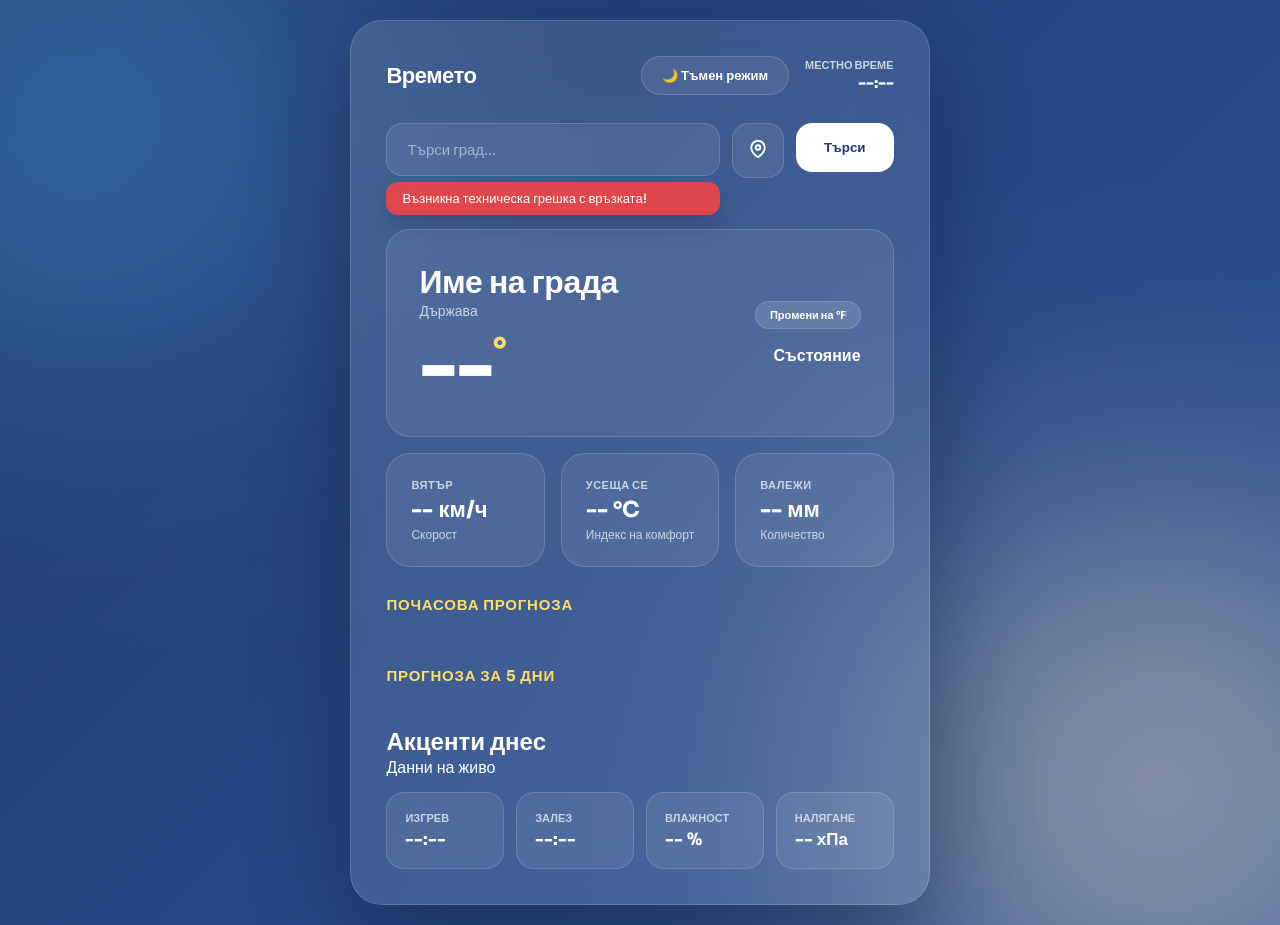
==== commit e12e9b80: "new design" ====
--- a/index.html
+++ b/index.html
@@ -9,7 +9,7 @@
     <link href="https://fonts.googleapis.com/css2?family=Sora:wght@300;400;500;600;700&display=swap" rel="stylesheet">
     <link rel="stylesheet" href="styles.css">
 </head>
-<body>
+<body class="weather-default">
     <div class="lightning-flash" id="lightning-layer"></div>
 
     <div class="ambient-glow glow-1"></div>
@@ -38,9 +38,12 @@
             </header>
 
             <section class="search-panel" aria-label="Търсене на град">
-                <div class="search-input">
-                    <span class="search-icon" aria-hidden="true"></span>
-                    <input type="text" id="city-input" placeholder="Търси град...">
+                <div class="search-wrapper">
+                    <div class="search-input">
+                        <span class="search-icon" aria-hidden="true"></span>
+                        <input type="text" id="city-input" placeholder="Търси град...">
+                    </div>
+                    <div id="error-message" class="error-toast"></div>
                 </div>
 
                 <button class="geo-button" id="geo-btn" type="button" aria-label="Използвай текуща локация">
@@ -55,87 +58,97 @@
 
             <div id="history-container" class="history-panel"></div>
 
-            <section class="weather-grid" aria-label="Преглед на времето">
-                <article class="weather-card main-card">
-                    <div class="card-header">
-                        <p class="city-name" id="city-name">Име на града</p>
-                        <p class="city-region" id="city-region">Държава</p>
+            <div id="app-loader" class="loader-container">
+                <div class="spinner"></div>
+                <p class="loader-text">Зареждане...</p>
+            </div>
+
+            <div id="main-content" class="content-wrapper hidden">
+                <section class="weather-grid" aria-label="Преглед на времето">
+                    <article class="weather-card main-card">
+                        <div class="card-left">
+                            <div class="card-header">
+                                <p class="city-name" id="city-name">Име на града</p>
+                                <p class="city-region" id="city-region">Държава</p>
+                            </div>
+                            
+                            <div class="temperature" id="temp-box">
+                                <span class="temp-value" id="temperature">--</span>
+                                <span class="temp-unit">°</span>
+                            </div>
+                        </div>
+
+                        <div class="card-right">
+                            <button id="unit-toggle-btn" class="unit-toggle-btn">Промени на °F</button>
+                            <div class="condition" id="condition-box">
+                                <span id="condition-icon"></span>
+                                <div class="condition-text">
+                                    <p class="condition-label" id="condition">Състояние</p>
+                                </div>
+                            </div>
+                        </div>
+                    </article>
+
+                    <article class="weather-card stat-card">
+                        <p class="stat-label">Вятър</p>
+                        <p class="stat-value" id="wind">-- км/ч</p>
+                        <p class="stat-helper">Скорост</p>
+                    </article>
+
+                    <article class="weather-card stat-card">
+                        <p class="stat-label">Усеща се</p>
+                        <p class="stat-value" id="feels-like">-- °C</p>
+                        <p class="stat-helper">Индекс на комфорт</p>
+                    </article>
+
+                    <article class="weather-card stat-card">
+                        <p class="stat-label">Валежи</p>
+                        <p class="stat-value" id="precipitation">-- мм</p>
+                        <p class="stat-helper">Количество</p>
+                    </article>
+                </section>
+
+                <section class="forecast-panel" aria-label="Почасова прогноза">
+                    <div class="panel-header">
+                        <h2>Почасова прогноза</h2>
+                        <p>Следващите 24 часа</p>
                     </div>
-                    
-                    <button id="unit-toggle-btn" class="unit-toggle-btn">Промени на °F</button>
+                    <div class="hourly-scroll-container" id="hourly-container"></div>
+                </section>
 
-                    <div class="temperature" id="temp-box">
-                        <span class="temp-value" id="temperature">--</span>
-                        <span class="temp-unit">°</span>
+                <section class="forecast-panel" aria-label="Петдневна прогноза">
+                    <div class="panel-header">
+                        <h2>Прогноза за 5 дни</h2>
+                        <p>Тенденция по дни</p>
                     </div>
-                    <div class="condition" id="condition-box">
-                        <span id="condition-icon"></span>
-                        <div class="condition-text">
-                            <p class="condition-label" id="condition">Състояние</p>
+                    <div class="daily-list-container" id="daily-container"></div>
+                </section>
+
+                <section class="details-panel" aria-label="Допълнителни детайли">
+                    <div class="details-header">
+                        <h2>Акценти днес</h2>
+                        <p>Данни на живо</p>
+                    </div>
+                    <div class="details-grid">
+                        <div class="detail-item">
+                            <p class="detail-label">Изгрев</p>
+                            <p class="detail-value" id="sunrise">--:--</p>
+                        </div>
+                        <div class="detail-item">
+                            <p class="detail-label">Залез</p>
+                            <p class="detail-value" id="sunset">--:--</p>
+                        </div>
+                        <div class="detail-item">
+                            <p class="detail-label">Влажност</p>
+                            <p class="detail-value" id="humidity">-- %</p>
+                        </div>
+                        <div class="detail-item">
+                            <p class="detail-label">Налягане</p>
+                            <p class="detail-value" id="pressure">-- хПа</p>
                         </div>
                     </div>
-                    <p id="error-message" class="error-text"></p>
-                </article>
-
-                <article class="weather-card stat-card">
-                    <p class="stat-label">Вятър</p>
-                    <p class="stat-value" id="wind">-- км/ч</p>
-                    <p class="stat-helper">Скорост</p>
-                </article>
-
-                <article class="weather-card stat-card">
-                    <p class="stat-label">Усеща се</p>
-                    <p class="stat-value" id="feels-like">-- °C</p>
-                    <p class="stat-helper">Индекс на комфорт</p>
-                </article>
-
-                <article class="weather-card stat-card">
-                    <p class="stat-label">Валежи</p>
-                    <p class="stat-value" id="precipitation">-- мм</p>
-                    <p class="stat-helper">Количество</p>
-                </article>
-            </section>
-
-            <section class="forecast-panel" aria-label="Почасова прогноза">
-                <div class="panel-header">
-                    <h2>Почасова прогноза</h2>
-                    <p>Следващите 24 часа</p>
-                </div>
-                <div class="hourly-scroll-container" id="hourly-container"></div>
-            </section>
-
-            <section class="forecast-panel" aria-label="Петдневна прогноза">
-                <div class="panel-header">
-                    <h2>Прогноза за 5 дни</h2>
-                    <p>Тенденция по дни</p>
-                </div>
-                <div class="daily-list-container" id="daily-container"></div>
-            </section>
-
-            <section class="details-panel" aria-label="Допълнителни детайли">
-                <div class="details-header">
-                    <h2>Акценти днес</h2>
-                    <p>Данни на живо</p>
-                </div>
-                <div class="details-grid">
-                    <div class="detail-item">
-                        <p class="detail-label">Изгрев</p>
-                        <p class="detail-value" id="sunrise">--:--</p>
-                    </div>
-                    <div class="detail-item">
-                        <p class="detail-label">Залез</p>
-                        <p class="detail-value" id="sunset">--:--</p>
-                    </div>
-                    <div class="detail-item">
-                        <p class="detail-label">Влажност</p>
-                        <p class="detail-value" id="humidity">-- %</p>
-                    </div>
-                    <div class="detail-item">
-                        <p class="detail-label">Налягане</p>
-                        <p class="detail-value" id="pressure">-- хПа</p>
-                    </div>
-                </div>
-            </section>
+                </section>
+            </div>
             
         </main>
     </div>
--- a/styles.css
+++ b/styles.css
@@ -4,92 +4,80 @@
     padding: 0;
 }
 
-/* --- LIGHT MODE MISTY BLUE VARIABLES --- */
+/* --- LIGHT MODE VARIABLES --- */
 :root {
-    --bg: #e4ecf5;
-    --ink: #2a343d;
-    --muted: #62727d;
-    --card: rgba(255, 255, 255, 0.45);
-    --card-alt: rgba(240, 244, 248, 0.6);
-    --border: rgba(42, 52, 61, 0.08);
-    --accent: #4a7bb0;
-    --btn-hover: rgba(42, 52, 61, 0.05);
-    --orb-1: #b9cedd;
-    --orb-2: #cee0ed;
-}
-
-/* --- DARK MODE LUXURY DEEP BLUE VARIABLES --- */
+    --bg: #1e3554;
+    --ink: #ffffff;
+    --muted: #cbd5e1;
+    --card: rgba(255, 255, 255, 0.12);
+    --card-alt: rgba(255, 255, 255, 0.08);
+    --border: rgba(255, 255, 255, 0.15);
+    --accent: #ffdd67;
+    --btn-hover: rgba(255, 255, 255, 0.2);
+    --orb-1: #1e3c72;
+    --orb-2: #2a5298;
+}
+
+/* --- DARK MODE OVERRIDES --- */
 body.dark-mode {
-    --bg: #0b0f14;
-    --ink: #e2e8f0;
-    --muted: #7e8c96;
-    --card: rgba(20, 26, 33, 0.55);
-    --card-alt: rgba(13, 17, 23, 0.4);
-    --border: rgba(226, 232, 240, 0.07);
-    --accent: #6ba4e8;
-    --btn-hover: rgba(226, 232, 240, 0.04);
-    --orb-1: #1a2936;
-    --orb-2: #131e29;
+    --card: rgba(15, 23, 42, 0.45);
+    --card-alt: rgba(15, 23, 42, 0.3);
+    --border: rgba(255, 255, 255, 0.08);
+    --btn-hover: rgba(255, 255, 255, 0.1);
 }
 
 body {
     font-family: "Sora", "Segoe UI", Tahoma, sans-serif;
     color: var(--ink);
-    background-color: var(--bg);
+    background: linear-gradient(135deg, var(--orb-1), var(--orb-2));
     display: flex;
     align-items: center;
     justify-content: center;
     min-height: 100vh;
     padding: 20px;
-    transition: background 0.6s ease, color 0.3s ease;
+    transition: background 1.2s ease, color 0.3s ease;
     overflow-x: hidden;
     position: relative;
 }
 
-/* --- DECORATIVE DYNAMIC AMBIENT ORBS --- */
+/* --- DYNAMIC MISTY THEMES --- */
+body.weather-default { --orb-1: #1e3c72; --orb-2: #2a5298; }
+body.weather-sunny { --orb-1: #1a4c8a; --orb-2: #e2af47; }
+body.weather-cloudy { --orb-1: #203a43; --orb-2: #2c5364; }
+body.weather-rainy { --orb-1: #16222f; --orb-2: #3a6073; }
+body.weather-stormy { --orb-1: #0f2027; --orb-2: #203a43; }
+
+body.dark-mode.weather-sunny { --orb-1: #0f233c; --orb-2: #614b1d; }
+body.dark-mode.weather-cloudy { --orb-1: #0f172a; --orb-2: #1e293b; }
+body.dark-mode.weather-rainy { --orb-1: #09111e; --orb-2: #112233; }
+body.dark-mode.weather-stormy { --orb-1: #020617; --orb-2: #0f172a; }
+
+/* --- DECORATIVE GLOW ORBS --- */
 .ambient-glow {
     position: fixed;
     border-radius: 50%;
-    filter: blur(120px);
+    filter: blur(140px);
     z-index: 0;
     pointer-events: none;
-    transition: background 0.6s ease;
-}
-.glow-1 {
-    width: 400px; height: 400px;
-    top: -10%; left: -10%;
-    background: var(--orb-1);
-}
-.glow-2 {
-    width: 500px; height: 500px;
-    bottom: -15%; right: -10%;
-    background: var(--orb-2);
-}
-
-/* --- WEATHER DYNAMIC OVERRAIDES --- */
-body.weather-sunny { --orb-1: #eadecc; --orb-2: #f2e7d5; }
-body.weather-cloudy { --orb-1: #cbd5e1; --orb-2: #e2e8f0; }
-body.weather-rainy { --orb-1: #94a3b8; --orb-2: #cbd5e1; }
-body.weather-stormy { --orb-1: #334155; --orb-2: #1e293b; }
-
-body.dark-mode.weather-sunny { --orb-1: #2c251e; --orb-2: #241c15; }
-body.dark-mode.weather-cloudy { --orb-1: #1e293b; --orb-2: #0f172a; }
-body.dark-mode.weather-rainy { --orb-1: #1e293b; --orb-2: #0f172a; }
-body.dark-mode.weather-stormy { --orb-1: #0f172a; --orb-2: #020617; }
-
-/* --- THUNDER LAYER --- */
+    opacity: 0.6;
+    mix-blend-mode: screen;
+}
+.glow-1 { width: 400px; height: 400px; top: -10%; left: -10%; background: #4a90e2; }
+.glow-2 { width: 500px; height: 500px; bottom: -15%; right: -10%; background: var(--accent); }
+
+/* --- THUNDER ANIMATION --- */
 .lightning-flash {
     position: fixed;
     top: 0; left: 0; width: 100vw; height: 100vh;
-    background: rgba(230, 242, 255, 0.9);
+    background: rgba(255, 255, 255, 0.85);
     opacity: 0;
     z-index: 1;
     pointer-events: none;
 }
-.lightning-flash.active { animation: flash-strike 0.5s ease-out; }
+.lightning-flash.active { animation: flash-strike 0.4s ease-out; }
 @keyframes flash-strike {
-    0%, 15%, 30%, 100% { opacity: 0; }
-    10%, 25% { opacity: 0.8; }
+    0%, 20%, 40%, 100% { opacity: 0; }
+    10%, 30% { opacity: 1; }
 }
 
 /* --- MAIN CONTAINER GLASSMORPHISM --- */
@@ -97,17 +85,21 @@
     width: 100%;
     max-width: 800px;
     background: var(--card);
-    backdrop-filter: blur(24px);
-    -webkit-backdrop-filter: blur(24px);
-    padding: 32px;
-    border-radius: 28px;
-    border: 1px solid var(--border);
-    box-shadow: 0 30px 70px rgba(15, 23, 42, 0.04);
+    backdrop-filter: blur(30px);
+    -webkit-backdrop-filter: blur(30px);
+    padding: 35px;
+    border-radius: 32px;
+    border: 1px solid var(--border);
+    box-shadow: 0 40px 100px rgba(0, 0, 0, 0.3);
     display: flex;
     flex-direction: column;
     gap: 28px;
     z-index: 2;
-    transition: background 0.3s ease, border 0.3s ease;
+    animation: fadeInApp 0.8s cubic-bezier(0.16, 1, 0.3, 1);
+}
+@keyframes fadeInApp {
+    from { opacity: 0; transform: translateY(20px); }
+    to { opacity: 1; transform: translateY(0); }
 }
 
 /* --- HEADER --- */
@@ -117,9 +109,9 @@
     align-items: center;
 }
 .brand-title {
-    font-size: 20px;
+    font-size: 22px;
     font-weight: 700;
-    letter-spacing: -0.3px;
+    letter-spacing: -0.5px;
 }
 .header-meta {
     display: flex;
@@ -128,129 +120,225 @@
 }
 .time-container { text-align: right; }
 .theme-toggle-btn {
-    background-color: var(--card-alt);
+    background: var(--card-alt);
     color: var(--ink);
     border: 1px solid var(--border);
-    padding: 10px 18px;
+    padding: 10px 20px;
     border-radius: 20px;
     cursor: pointer;
     font-family: inherit;
     font-size: 13px;
     font-weight: 600;
-    transition: all 0.2s ease;
-}
-.theme-toggle-btn:hover { background-color: var(--btn-hover); border-color: var(--ink); }
-.meta-label { font-size: 11px; text-transform: uppercase; color: var(--muted); font-weight: 500; }
-.meta-value { font-size: 15px; font-weight: 600; }
-
-/* --- SEARCH PANEL --- */
-.search-panel { display: flex; gap: 10px; }
-.search-input { flex: 1; display: flex; }
+    transition: all 0.3s cubic-bezier(0.4, 0, 0.2, 1);
+}
+.theme-toggle-btn:hover { background: var(--btn-hover); transform: translateY(-2px); border-color: var(--ink); }
+.meta-label { font-size: 11px; text-transform: uppercase; color: var(--muted); font-weight: 600; }
+.meta-value { font-size: 16px; font-weight: 700; }
+
+/* --- SEARCH PANEL & ERROR TOAST --- */
+.search-panel { display: flex; gap: 12px; align-items: flex-start; }
+.search-wrapper { flex: 1; display: flex; flex-direction: column; position: relative; }
+.search-input { width: 100%; display: flex; }
 .search-input input {
     width: 100%;
-    padding: 14px 18px;
-    border-radius: 14px;
+    padding: 16px 20px;
+    border-radius: 16px;
     border: 1px solid var(--border);
     font-size: 15px;
     font-family: inherit;
     outline: none;
-    background-color: var(--card-alt);
+    background: var(--card-alt);
     color: var(--ink);
-    transition: all 0.2s ease;
-}
-.search-input input:focus { border-color: var(--accent); }
+    transition: all 0.3s ease;
+}
+.search-input input::placeholder { color: var(--muted); opacity: 0.7; }
+.search-input input:focus { border-color: var(--ink); background: rgba(255,255,255, 0.15); box-shadow: 0 0 15px rgba(255,255,255,0.1); }
+
+.error-toast {
+    position: absolute;
+    top: calc(100% + 6px);
+    left: 0;
+    width: 100%;
+    background: rgba(239, 68, 68, 0.9);
+    backdrop-filter: blur(10px);
+    color: #ffffff;
+    padding: 8px 16px;
+    border-radius: 12px;
+    font-size: 13px;
+    font-weight: 500;
+    box-shadow: 0 10px 20px rgba(0,0,0,0.15);
+    z-index: 10;
+    opacity: 0;
+    transform: translateY(-8px);
+    pointer-events: none;
+    transition: all 0.3s cubic-bezier(0.175, 0.885, 0.32, 1.275);
+}
+.error-toast.visible {
+    opacity: 1;
+    transform: translateY(0);
+    pointer-events: auto;
+}
 
 .geo-button {
-    background-color: var(--card-alt);
+    background: var(--card-alt);
     color: var(--ink);
     border: 1px solid var(--border);
-    padding: 0 14px;
-    border-radius: 14px;
+    padding: 16px;
+    border-radius: 16px;
     cursor: pointer;
-    transition: all 0.2s ease;
-}
-.geo-button:hover { border-color: var(--ink); }
+    transition: all 0.3s ease;
+}
+.geo-button:hover { background: var(--btn-hover); transform: scale(1.05); }
 
 .search-button {
-    background-color: var(--ink);
-    color: var(--bg);
+    background: var(--ink);
+    color: #1e3c72;
     border: none;
-    padding: 0 24px;
-    border-radius: 14px;
-    font-weight: 600;
+    padding: 16px 28px;
+    border-radius: 16px;
+    font-weight: 700;
     font-family: inherit;
     cursor: pointer;
+    transition: all 0.3s ease;
+}
+.search-button:hover { background: var(--accent); transform: translateY(-2px); box-shadow: 0 5px 15px rgba(0,0,0,0.15); }
+
+.history-panel { display: flex; gap: 8px; flex-wrap: wrap; margin-top: -10px; margin-bottom: 5px;}
+.history-badge { padding: 6px 14px; font-size: 12px; border-radius: 12px; }
+
+/* --- LOADER STYLING --- */
+.loader-container {
+    display: flex;
+    flex-direction: column;
+    align-items: center;
+    justify-content: center;
+    padding: 60px 0;
+    gap: 16px;
+    transition: opacity 0.4s ease;
+}
+.spinner {
+    width: 50px;
+    height: 50px;
+    border: 4px solid rgba(255, 255, 255, 0.1);
+    border-left-color: var(--accent);
+    border-radius: 50%;
+    animation: spin 1s linear infinite;
+}
+.loader-text {
+    font-size: 15px;
+    font-weight: 500;
+    color: var(--muted);
+    animation: pulse 1.5s ease-in-out infinite;
+}
+@keyframes spin {
+    to { transform: rotate(360deg); }
+}
+@keyframes pulse {
+    0%, 100% { opacity: 0.6; }
+    50% { opacity: 1; }
+}
+
+/* Контейнери за улесняване на скриването */
+.content-wrapper {
+    display: flex;
+    flex-direction: column;
+    gap: 28px;
+    animation: fadeInApp 0.6s ease-out;
+}
+.hidden {
+    display: none !important;
+}
+
+/* --- WEATHER GRID --- */
+.weather-grid { display: grid; grid-template-columns: repeat(3, 1fr); gap: 16px; }
+.weather-card {
+    padding: 24px;
+    border-radius: 24px;
+    border: 1px solid var(--border);
+    background: var(--card-alt);
+    display: flex;
+    flex-direction: column;
+    transition: transform 0.3s ease, background 0.3s ease;
+}
+.weather-card:hover { transform: translateY(-4px); background: rgba(255,255,255,0.12); }
+
+.main-card { grid-column: span 3; flex-direction: row; justify-content: space-between; align-items: center; position: relative; padding: 32px; }
+.card-left { display: flex; flex-direction: column; gap: 8px; }
+.card-right { display: flex; flex-direction: column; align-items: flex-end; gap: 12px; }
+
+.city-name { font-size: 32px; font-weight: 700; letter-spacing: -0.5px; }
+.city-region { color: var(--muted); font-size: 14px; font-weight: 500; }
+.temperature { font-size: 76px; font-weight: 700; display: flex; letter-spacing: -2px; line-height: 1; }
+.temp-unit { font-size: 32px; color: var(--accent); margin-top: 5px; }
+
+.unit-toggle-btn {
+    background: var(--card); color: var(--ink); border: 1px solid var(--border);
+    padding: 6px 14px; border-radius: 14px; cursor: pointer; font-family: inherit; font-size: 11px; font-weight: 600;
     transition: all 0.2s ease;
 }
-.search-button:hover { opacity: 0.95; transform: translateY(-0.5px); }
-.history-panel { display: flex; gap: 8px; flex-wrap: wrap; margin-top: -10px; }
-
-/* --- WEATHER GRID --- */
-.weather-grid { display: grid; grid-template-columns: repeat(3, 1fr); gap: 14px; }
-.weather-card { padding: 20px; border-radius: 20px; border: 1px solid var(--border); background: var(--card-alt); display: flex; flex-direction: column; }
-.main-card { grid-column: span 3; flex-direction: row; justify-content: space-between; align-items: center; position: relative; }
-.city-name { font-size: 24px; font-weight: 700; }
-.city-region { color: var(--muted); font-size: 13px; }
-.temperature { font-size: 68px; font-weight: 700; display: flex; letter-spacing: -1px; }
-.temp-unit { font-size: 24px; color: var(--muted); margin-top: 8px; }
-
-.unit-toggle-btn {
-    position: absolute; top: 20px; right: 20px;
-    background-color: var(--card); color: var(--ink); border: 1px solid var(--border);
-    padding: 5px 12px; border-radius: 14px; cursor: pointer; font-family: inherit; font-size: 11px; font-weight: 600;
-}
-.condition { display: flex; flex-direction: column; align-items: center; text-align: center; }
-#condition-icon { font-size: 48px; }
-.condition-label { font-size: 14px; font-weight: 600; }
-.error-text { color: #e53e3e; font-weight: 600; display: none; font-size: 14px; width: 100%; text-align: center; }
+.unit-toggle-btn:hover { background: var(--ink); color: #1e3c72; }
+
+.condition { display: flex; flex-direction: column; align-items: center; gap: 4px; }
+#condition-icon { font-size: 64px; filter: drop-shadow(0 10px 15px rgba(0,0,0,0.15)); animation: floatIcon 4s ease-in-out infinite; }
+@keyframes floatIcon {
+    0%, 100% { transform: translateY(0); }
+    50% { transform: translateY(-8px); }
+}
+.condition-label { font-size: 16px; font-weight: 600; color: #ffffff; }
 
 /* Stat Blocks */
-.stat-label { font-size: 11px; color: var(--muted); text-transform: uppercase; font-weight: 600; }
-.stat-value { font-size: 20px; font-weight: 700; margin: 2px 0; }
+.stat-label { font-size: 11px; color: var(--muted); text-transform: uppercase; font-weight: 700; letter-spacing: 0.5px; }
+.stat-value { font-size: 22px; font-weight: 700; margin: 4px 0; color: #ffffff; }
 .stat-helper { font-size: 12px; color: var(--muted); }
 
 /* --- PANELS CONFIGURATION --- */
-.forecast-panel, .details-panel { display: flex; flex-direction: column; gap: 12px; }
-.panel-header h2 { font-size: 16px; font-weight: 700; text-transform: uppercase; letter-spacing: 0.3px; color: var(--muted); }
+.forecast-panel, .details-panel { display: flex; flex-direction: column; gap: 14px; }
+.panel-header h2 { font-size: 15px; font-weight: 700; text-transform: uppercase; letter-spacing: 0.8px; color: var(--accent); }
 .panel-header p { display: none; }
 
-.hourly-scroll-container { display: flex; gap: 10px; overflow-x: auto; padding-bottom: 6px; }
-.hourly-scroll-container::-webkit-scrollbar { height: 4px; }
-.hourly-scroll-container::-webkit-scrollbar-thumb { background: var(--border); border-radius: 10px; }
+.hourly-scroll-container { display: flex; gap: 12px; overflow-x: auto; padding-bottom: 10px; }
+.hourly-scroll-container::-webkit-scrollbar { height: 6px; }
+.hourly-scroll-container::-webkit-scrollbar-thumb { background: rgba(255,255,255,0.2); border-radius: 10px; }
 
 .hourly-card {
-    background: var(--card-alt); min-width: 80px; padding: 12px 8px;
-    border-radius: 14px; border: 1px solid var(--border); display: flex; flex-direction: column; align-items: center; gap: 4px;
-}
-.hourly-time { font-size: 11px; color: var(--muted); }
-.hourly-icon { font-size: 22px; }
-.hourly-temp { font-size: 14px; font-weight: 700; }
-
-.daily-list-container { display: flex; flex-direction: column; gap: 6px; }
-.daily-row { background: var(--card-alt); padding: 12px 18px; border-radius: 14px; border: 1px solid var(--border); display: flex; justify-content: space-between; align-items: center; }
-.daily-date { width: 100px; font-weight: 600; font-size: 13px; }
-.daily-condition-box { display: flex; align-items: center; gap: 8px; width: 160px; }
-.daily-row-icon { font-size: 20px; }
-.daily-row-text { font-size: 13px; color: var(--muted); }
-.daily-temp-range { font-weight: 700; font-size: 13px; }
-
-.details-grid { display: grid; grid-template-columns: repeat(4, 1fr); gap: 10px; }
-.detail-item { background: var(--card-alt); padding: 14px; border-radius: 14px; border: 1px solid var(--border); }
-.detail-label { font-size: 11px; color: var(--muted); text-transform: uppercase; font-weight: 600; }
-.detail-value { font-size: 15px; font-weight: 700; margin-top: 2px; }
+    background: var(--card-alt); min-width: 85px; padding: 16px 10px;
+    border-radius: 18px; border: 1px solid var(--border); display: flex; flex-direction: column; align-items: center; gap: 8px;
+    transition: all 0.2s ease;
+}
+.hourly-card:hover { background: rgba(255,255,255,0.15); transform: scale(1.03); }
+.hourly-time { font-size: 12px; color: var(--muted); font-weight: 500; }
+.hourly-icon { font-size: 26px; }
+.hourly-temp { font-size: 15px; font-weight: 700; }
+
+.daily-list-container { display: flex; flex-direction: column; gap: 8px; }
+.daily-row { background: var(--card-alt); padding: 16px 24px; border-radius: 18px; border: 1px solid var(--border); display: flex; justify-content: space-between; align-items: center; transition: all 0.2s ease; }
+.daily-row:hover { background: rgba(255,255,255,0.15); }
+.daily-date { width: 120px; font-weight: 600; font-size: 14px; }
+.daily-condition-box { display: flex; align-items: center; gap: 12px; width: 180px; }
+.daily-row-icon { font-size: 24px; }
+.daily-row-text { font-size: 14px; color: var(--muted); }
+.daily-temp-range { font-weight: 700; font-size: 14px; text-align: right; }
+
+.details-grid { display: grid; grid-template-columns: repeat(4, 1fr); gap: 12px; }
+.detail-item { background: var(--card-alt); padding: 18px; border-radius: 18px; border: 1px solid var(--border); transition: all 0.2s ease; }
+.detail-item:hover { background: rgba(255,255,255,0.15); }
+.detail-label { font-size: 11px; color: var(--muted); text-transform: uppercase; font-weight: 700; }
+.detail-value { font-size: 17px; font-weight: 700; margin-top: 4px; }
 
 /* --- MOBILE BREAKPOINT REALLOCATION --- */
 @media (max-width: 768px) {
-    .app { padding: 20px; gap: 20px; }
-    .weather-grid { grid-template-columns: repeat(2, 1fr); gap: 10px; }
-    .main-card { grid-column: span 2; flex-direction: column; text-align: center; gap: 12px; padding: 20px 14px; }
-    .unit-toggle-btn { position: static; margin-top: 2px; }
-    .temperature { font-size: 56px; justify-content: center; }
-    .details-grid { grid-template-columns: repeat(2, 1fr); gap: 10px; }
-    .search-panel { flex-direction: column; gap: 6px; }
-    .geo-button, .search-button { width: 100%; padding: 12px; }
-    .daily-row { padding: 10px 14px; }
-    .daily-date { width: 80px; }
-    .daily-condition-box { width: 30px; }
+    .app { padding: 22px; gap: 22px; }
+    .weather-grid { grid-template-columns: repeat(2, 1fr); gap: 12px; }
+    .main-card { grid-column: span 2; flex-direction: column; text-align: center; gap: 16px; padding: 24px; }
+    .card-right { align-items: center; }
+    .unit-toggle-btn { position: static; margin-bottom: 4px; }
+    .temperature { font-size: 64px; justify-content: center; }
+    .details-grid { grid-template-columns: repeat(2, 1fr); gap: 12px; }
+    .search-panel { flex-direction: column; gap: 8px; }
+    .search-wrapper { width: 100%; }
+    .geo-button, .search-button { width: 100%; padding: 14px; }
+    .daily-row { padding: 14px; }
+    .daily-date { width: 90px; }
+    .daily-condition-box { width: 40px; }
     .daily-row-text { display: none; }
 }
